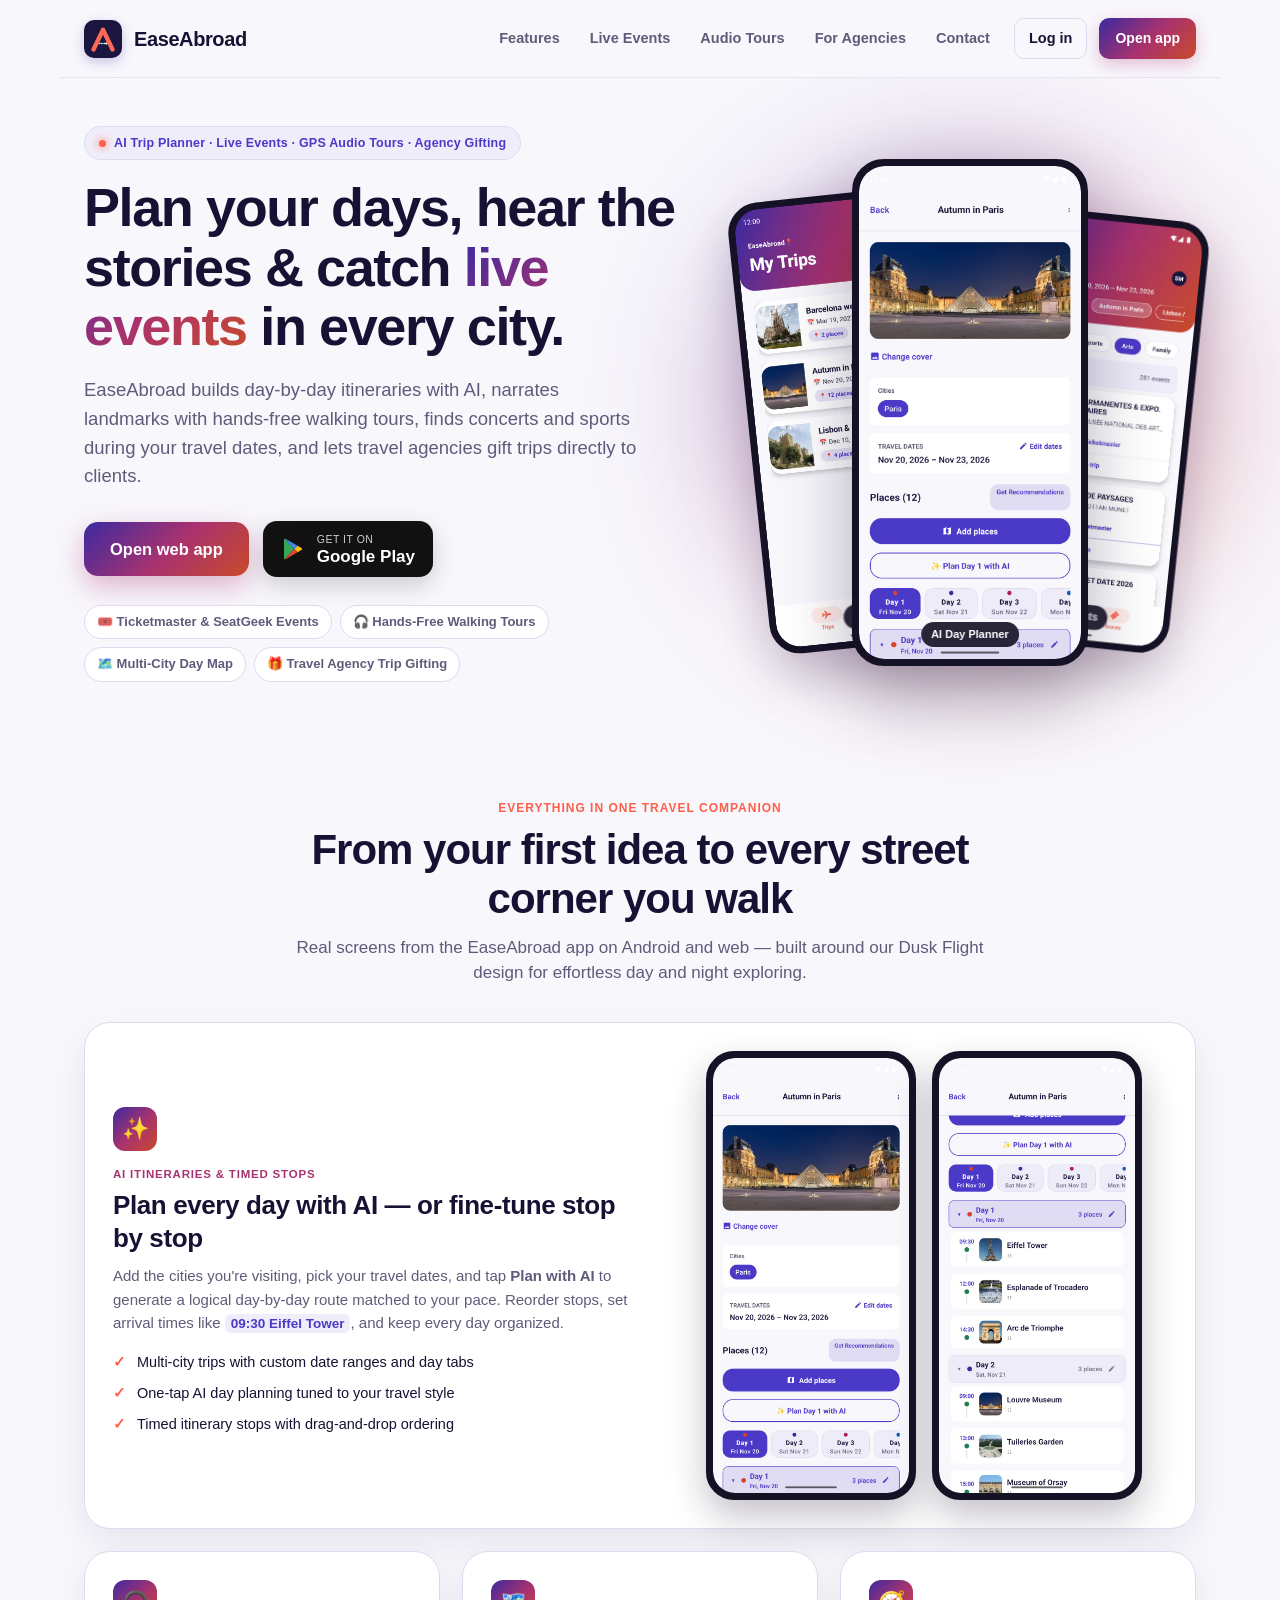
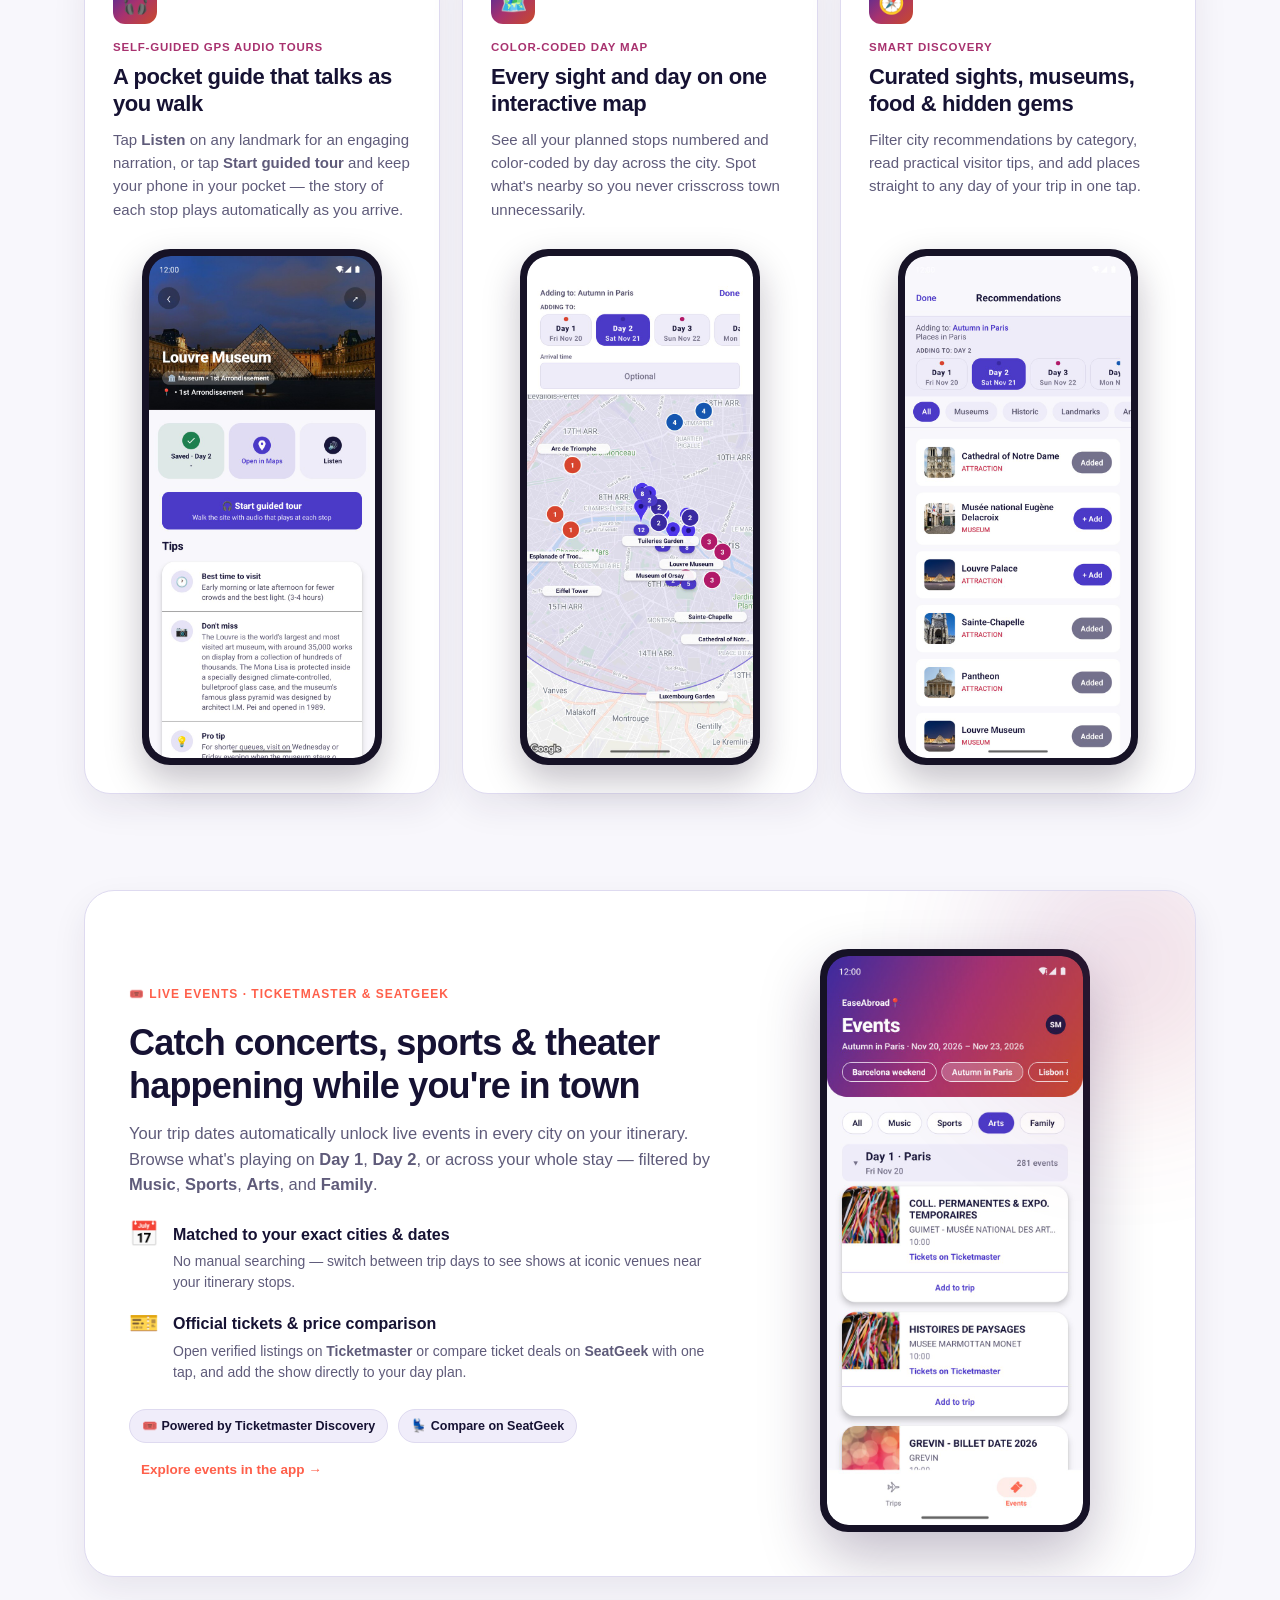
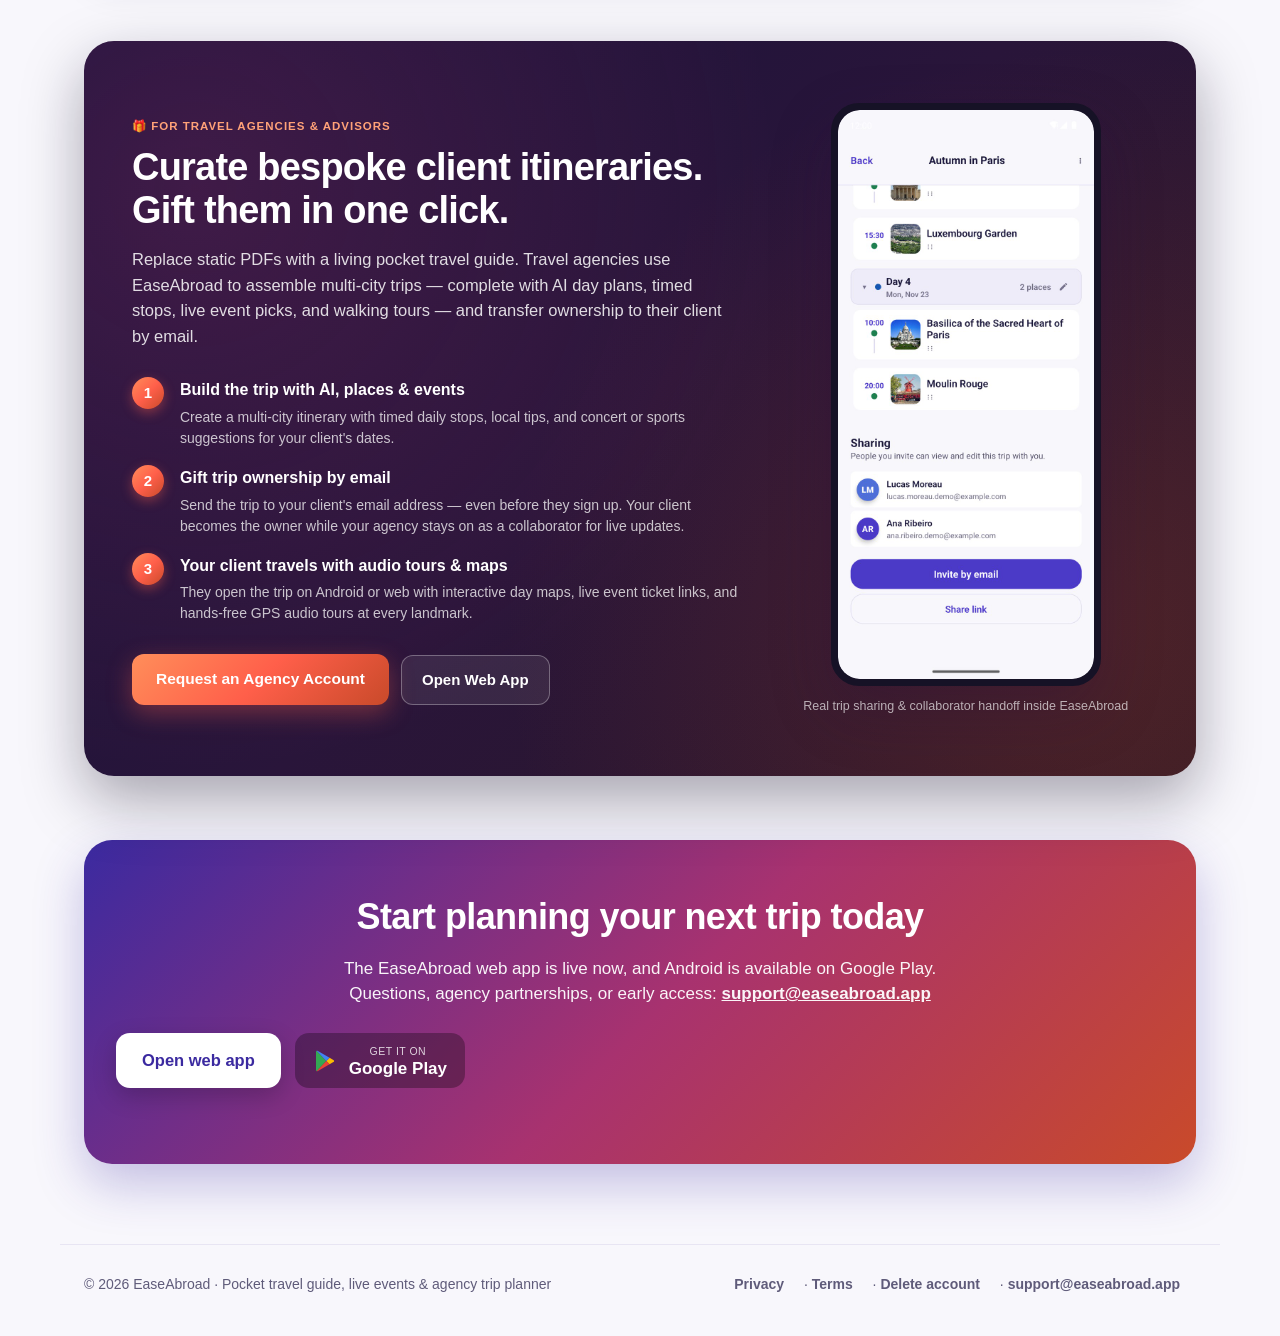
==== index.html @ aa681ecb "Update CTAs to Open web app and active Google Play store link" ====
<!doctype html>
<html lang="en">
<head>
<meta charset="utf-8">
<meta name="viewport" content="width=device-width,initial-scale=1,viewport-fit=cover">
<title>EaseAbroad · AI Trip Planner, Live Events, Audio Tours &amp; Agency Gifting</title>
<meta name="description" content="Plan day-by-day trips with AI, catch live concerts and sports via Ticketmaster &amp; SeatGeek, walk self-guided GPS audio tours, and gift client itineraries as a travel agency.">
<meta property="og:title" content="EaseAbroad · Your pocket travel guide &amp; trip planner">
<meta property="og:description" content="AI day-by-day trip plans, live events matched to your travel dates, hands-free audio walking tours, and trip gifting for travel agencies.">
<meta property="og:image" content="https://easeabroad.app/img/hero.jpg">
<meta name="apple-mobile-web-app-capable" content="yes">
<meta name="apple-mobile-web-app-status-bar-style" content="black-translucent">
<meta name="apple-mobile-web-app-title" content="EaseAbroad">
<link rel="apple-touch-icon" sizes="180x180" href="/apple-touch-icon.png">
<link rel="apple-touch-icon-precomposed" href="/apple-touch-icon.png">
<link rel="manifest" href="/manifest.json">
<meta name="theme-color" content="#3B2AA0" media="(prefers-color-scheme: light)">
<meta name="theme-color" content="#0B0A1C" media="(prefers-color-scheme: dark)">
<link rel="icon" type="image/png" sizes="192x192" href="/icon-192.png">
<link rel="icon" href="/icon.png">
<link rel="stylesheet" href="/style.css?v=9">
<link rel="stylesheet" href="/landing.css?v=9">
<script>if(window.navigator.standalone){document.documentElement.classList.add('ios-standalone');}</script>
<script type="text/javascript">(function(i,m,p,a,c,t){c.ire_o=p;c[p]=c[p]||function(){(c[p].a=c[p].a||[]).push(arguments)};t=a.createElement(m);var z=a.getElementsByTagName(m)[0];t.async=1;t.src=i;z.parentNode.insertBefore(t,z)})('https://utt.impactcdn.com/P-A8155761-724e-4732-8401-726bf42618a71.js','script','impactStat',document,window);impactStat('transformLinks');impactStat('trackImpression');</script>
</head>
<body class="lp">
<header>
  <a class="brand" href="/"><img src="/icon.png" alt="EaseAbroad logo"><span>EaseAbroad</span></a>
  <nav aria-label="Primary">
    <a class="nav-link" href="#features">Features</a>
    <a class="nav-link" href="#events">Live Events</a>
    <a class="nav-link" href="#tours">Audio Tours</a>
    <a class="nav-link" href="#agencies">For Agencies</a>
    <a class="nav-link" href="mailto:support@easeabroad.app">Contact</a>
    <a class="login" href="/app/">Log in</a>
    <a class="nav-cta" href="/app/">Open app</a>
  </nav>
</header>

<div class="mobile-subnav" aria-label="Quick sections">
  <a href="#features">✨ Features</a>
  <a href="#events">🎟️ Live Events</a>
  <a href="#tours">🎧 Audio Tours</a>
  <a href="#agencies">🎁 Agencies</a>
</div>

<main>
  <!-- HERO -->
  <section class="hero2">
    <div class="hero-copy">
      <div class="eyebrow-pill">
        <span class="dot"></span>
        <span>AI Trip Planner · Live Events · GPS Audio Tours · Agency Gifting</span>
      </div>
      <h1>Plan your days, hear the stories &amp; catch <span>live events</span> in every city.</h1>
      <p class="lead">EaseAbroad builds day-by-day itineraries with AI, narrates landmarks with hands-free walking tours, finds concerts and sports during your travel dates, and lets travel agencies gift trips directly to clients.</p>
      <div class="hero-actions">
        <a class="btn-primary" href="/app/">Open web app</a>
        <a class="badge" href="https://play.google.com/store/apps/details?id=app.easeabroad" aria-label="Get EaseAbroad on Google Play">
          <svg viewBox="0 0 24 24" aria-hidden="true"><path fill="#34A853" d="M3.6 1.8 13.3 12l-9.7 10.2c-.4-.2-.6-.7-.6-1.2V3c0-.5.2-1 .6-1.2z"/><path fill="#FBBC04" d="m16.6 15.3-3.3-3.3 3.3-3.3 3.8 2.2c1 .6 1 1.6 0 2.2z"/><path fill="#EA4335" d="M13.3 12 3.6 22.2c.3.2.8.2 1.3-.1l11.7-6.8z"/><path fill="#4285F4" d="M16.6 8.7 4.9 1.9c-.5-.3-1-.3-1.3-.1L13.3 12z"/></svg>
          <span><small>Get it on</small><b>Google Play</b></span>
        </a>
      </div>
      <div class="hero-pills">
        <a href="#events" class="pill-chip">🎟️ Ticketmaster &amp; SeatGeek Events</a>
        <a href="#tours" class="pill-chip">🎧 Hands-Free Walking Tours</a>
        <a href="#features" class="pill-chip">🗺️ Multi-City Day Map</a>
        <a href="#agencies" class="pill-chip">🎁 Travel Agency Trip Gifting</a>
      </div>
    </div>

    <div class="phones-stage" aria-label="EaseAbroad app screenshots">
      <div class="blob"></div>
      <figure class="phone-frame phone-left">
        <img src="/img/trips.jpg" width="720" height="1600" alt="EaseAbroad My Trips screen showing Barcelona weekend, Autumn in Paris, and Lisbon trips">
        <figcaption>My Trips</figcaption>
      </figure>
      <figure class="phone-frame phone-center">
        <img src="/img/trip-detail.jpg" width="720" height="1600" alt="EaseAbroad Autumn in Paris trip detail with Plan Day 1 with AI and day chips">
        <figcaption>AI Day Planner</figcaption>
      </figure>
      <figure class="phone-frame phone-right">
        <img src="/img/events.jpg" width="720" height="1600" height="1600" alt="EaseAbroad Events screen showing concerts and sports in Paris with Ticketmaster links">
        <figcaption>Live Events</figcaption>
      </figure>
    </div>
  </section>

  <!-- BENTO FEATURES GRID -->
  <section id="features" class="section-block">
    <div class="section-head">
      <span class="section-tag">EVERYTHING IN ONE TRAVEL COMPANION</span>
      <h2>From your first idea to every street corner you walk</h2>
      <p>Real screens from the EaseAbroad app on Android and web — built around our Dusk Flight design for effortless day and night exploring.</p>
    </div>

    <div class="bento-grid">
      <!-- Card 1: AI Day-by-Day Planner (spans 2 columns on desktop) -->
      <article class="bento-card bento-wide">
        <div class="bento-text">
          <div class="ico">✨</div>
          <span class="card-kicker">AI ITINERARIES &amp; TIMED STOPS</span>
          <h3>Plan every day with AI — or fine-tune stop by stop</h3>
          <p>Add the cities you're visiting, pick your travel dates, and tap <strong>Plan with AI</strong> to generate a logical day-by-day route matched to your pace. Reorder stops, set arrival times like <code>09:30 Eiffel Tower</code>, and keep every day organized.</p>
          <ul class="check-list">
            <li>Multi-city trips with custom date ranges and day tabs</li>
            <li>One-tap AI day planning tuned to your travel style</li>
            <li>Timed itinerary stops with drag-and-drop ordering</li>
          </ul>
        </div>
        <div class="bento-pair-phones">
          <div class="phone-showcase">
            <img src="/img/trip-detail.jpg" width="720" height="1600" loading="lazy" alt="Autumn in Paris trip overview with Plan Day 1 with AI button">
          </div>
          <div class="phone-showcase">
            <img src="/img/itinerary.jpg" width="720" height="1600" loading="lazy" alt="Day 1 timed itinerary showing Eiffel Tower, Trocadero, Arc de Triomphe, and Louvre Museum">
          </div>
        </div>
      </article>

      <!-- Card 2: Audio Walking Tours & Listen -->
      <article id="tours" class="bento-card">
        <div class="bento-text">
          <div class="ico">🎧</div>
          <span class="card-kicker">SELF-GUIDED GPS AUDIO TOURS</span>
          <h3>A pocket guide that talks as you walk</h3>
          <p>Tap <strong>Listen</strong> on any landmark for an engaging narration, or tap <strong>Start guided tour</strong> and keep your phone in your pocket — the story of each stop plays automatically as you arrive.</p>
        </div>
        <div class="phone-showcase single">
          <img src="/img/tour.jpg" width="720" height="1600" loading="lazy" alt="Louvre Museum detail screen with Listen and Start guided tour buttons">
        </div>
      </article>

      <!-- Card 3: Interactive Day Map -->
      <article class="bento-card">
        <div class="bento-text">
          <div class="ico">🗺️</div>
          <span class="card-kicker">COLOR-CODED DAY MAP</span>
          <h3>Every sight and day on one interactive map</h3>
          <p>See all your planned stops numbered and color-coded by day across the city. Spot what's nearby so you never crisscross town unnecessarily.</p>
        </div>
        <div class="phone-showcase single">
          <img src="/img/map.jpg" width="720" height="1600" loading="lazy" alt="Interactive Paris map with color-coded numbered pins for Days 1 to 4">
        </div>
      </article>

      <!-- Card 4: Curated Recommendations -->
      <article class="bento-card">
        <div class="bento-text">
          <div class="ico">🧭</div>
          <span class="card-kicker">SMART DISCOVERY</span>
          <h3>Curated sights, museums, food &amp; hidden gems</h3>
          <p>Filter city recommendations by category, read practical visitor tips, and add places straight to any day of your trip in one tap.</p>
        </div>
        <div class="phone-showcase single">
          <img src="/img/recommendations.jpg" width="720" height="1600" loading="lazy" alt="Recommendations screen with category filters and Add buttons">
        </div>
      </article>
    </div>
  </section>

  <!-- LIVE EVENTS SPOTLIGHT (Ticketmaster & SeatGeek) -->
  <section id="events" class="events-spotlight">
    <div class="events-content">
      <span class="section-tag">🎟️ LIVE EVENTS · TICKETMASTER &amp; SEATGEEK</span>
      <h2>Catch concerts, sports &amp; theater happening while you're in town</h2>
      <p class="events-lead">Your trip dates automatically unlock live events in every city on your itinerary. Browse what's playing on <strong>Day 1</strong>, <strong>Day 2</strong>, or across your whole stay — filtered by <strong>Music</strong>, <strong>Sports</strong>, <strong>Arts</strong>, and <strong>Family</strong>.</p>

      <div class="events-points">
        <div class="event-point">
          <span class="ep-icon">📅</span>
          <div>
            <h4>Matched to your exact cities &amp; dates</h4>
            <p>No manual searching — switch between trip days to see shows at iconic venues near your itinerary stops.</p>
          </div>
        </div>
        <div class="event-point">
          <span class="ep-icon">🎫</span>
          <div>
            <h4>Official tickets &amp; price comparison</h4>
            <p>Open verified listings on <strong>Ticketmaster</strong> or compare ticket deals on <strong>SeatGeek</strong> with one tap, and add the show directly to your day plan.</p>
          </div>
        </div>
      </div>

      <div class="partner-row">
        <span class="partner-badge">🎟️ Powered by Ticketmaster Discovery</span>
        <span class="partner-badge">💺 Compare on SeatGeek</span>
        <a class="btn-secondary" href="/app/">Explore events in the app →</a>
      </div>
    </div>

    <div class="events-phone-wrap">
      <div class="phone-showcase featured-phone">
        <img src="/img/events.jpg" width="720" height="1600" loading="lazy" alt="EaseAbroad Events tab showing 281 events in Paris with category filters, Ticketmaster button, and Add to trip">
      </div>
    </div>
  </section>

  <!-- FOR TRAVEL AGENCIES & ADVISORS -->
  <section id="agencies" class="agency-section">
    <div class="agency-grid">
      <div class="agency-copy">
        <span class="agency-pill">🎁 FOR TRAVEL AGENCIES &amp; ADVISORS</span>
        <h2>Curate bespoke client itineraries. Gift them in one click.</h2>
        <p class="agency-lead">Replace static PDFs with a living pocket travel guide. Travel agencies use EaseAbroad to assemble multi-city trips — complete with AI day plans, timed stops, live event picks, and walking tours — and transfer ownership to their client by email.</p>

        <div class="agency-steps">
          <div class="agency-step">
            <span class="step-num">1</span>
            <div>
              <h4>Build the trip with AI, places &amp; events</h4>
              <p>Create a multi-city itinerary with timed daily stops, local tips, and concert or sports suggestions for your client's dates.</p>
            </div>
          </div>
          <div class="agency-step">
            <span class="step-num">2</span>
            <div>
              <h4>Gift trip ownership by email</h4>
              <p>Send the trip to your client's email address — even before they sign up. Your client becomes the owner while your agency stays on as a collaborator for live updates.</p>
            </div>
          </div>
          <div class="agency-step">
            <span class="step-num">3</span>
            <div>
              <h4>Your client travels with audio tours &amp; maps</h4>
              <p>They open the trip on Android or web with interactive day maps, live event ticket links, and hands-free GPS audio tours at every landmark.</p>
            </div>
          </div>
        </div>

        <div class="agency-actions">
          <a class="btn-agency-primary" href="mailto:support@easeabroad.app?subject=EaseAbroad%20Travel%20Agency%20Account">Request an Agency Account</a>
          <a class="btn-agency-outline" href="/app/">Open Web App</a>
        </div>
      </div>

      <div class="agency-phone-col">
        <div class="phone-showcase featured-phone">
          <img src="/img/share.jpg" width="720" height="1600" loading="lazy" alt="EaseAbroad trip sharing and collaboration screen with Invite by email and Share link">
        </div>
        <p class="agency-caption">Real trip sharing &amp; collaborator handoff inside EaseAbroad</p>
      </div>
    </div>
  </section>

  <!-- BOTTOM CTA -->
  <section id="get" class="cta">
    <h2>Start planning your next trip today</h2>
    <p>The EaseAbroad web app is live now, and Android is available on Google Play. Questions, agency partnerships, or early access: <a href="mailto:support@easeabroad.app">support@easeabroad.app</a></p>
    <div class="cta-actions">
      <a class="btn-primary" href="/app/">Open web app</a>
      <a class="badge" href="https://play.google.com/store/apps/details?id=app.easeabroad" aria-label="Get EaseAbroad on Google Play">
        <svg viewBox="0 0 24 24" aria-hidden="true"><path fill="#34A853" d="M3.6 1.8 13.3 12l-9.7 10.2c-.4-.2-.6-.7-.6-1.2V3c0-.5.2-1 .6-1.2z"/><path fill="#FBBC04" d="m16.6 15.3-3.3-3.3 3.3-3.3 3.8 2.2c1 .6 1 1.6 0 2.2z"/><path fill="#EA4335" d="M13.3 12 3.6 22.2c.3.2.8.2 1.3-.1l11.7-6.8z"/><path fill="#4285F4" d="M16.6 8.7 4.9 1.9c-.5-.3-1-.3-1.3-.1L13.3 12z"/></svg>
        <span><small>Get it on</small><b>Google Play</b></span>
      </a>
    </div>
  </section>
</main>

<footer>
  <div class="footer-brand">
    <span>© 2026 EaseAbroad · Pocket travel guide, live events &amp; agency trip planner</span>
  </div>
  <div class="footer-links" aria-label="Legal and support links">
    <a href="https://api.easeabroad.app/privacy/">Privacy</a> ·
    <a href="https://api.easeabroad.app/terms/">Terms</a> ·
    <a href="https://easeabroad.app/delete-account/">Delete account</a> ·
    <a href="mailto:support@easeabroad.app">support@easeabroad.app</a>
  </div>
</footer>
</body>
</html>
---- style.css ----
:root{--coral:#FF6B4A;--ink:#1F2333;--muted:#5d6475;--bg:#fff;--card:#f6f7f9}
@media (prefers-color-scheme:dark){:root{--ink:#eef0f4;--muted:#a9afbd;--bg:#14161d;--card:#1f2230}}
html{background-color:#FF5F4A}
@media (prefers-color-scheme:dark){html{background-color:#1A1640}}
*{box-sizing:border-box}body{margin:0;font:16px/1.6 -apple-system,Segoe UI,Roboto,sans-serif;color:var(--ink);background:var(--bg)}
header{padding:20px 24px;display:flex;align-items:center;gap:10px}header a{color:inherit;text-decoration:none;font-weight:800;font-size:20px}
header img{width:36px;height:36px;border-radius:9px}
main{max-width:760px;margin:0 auto;padding:8px 24px 64px}h1{font-size:32px;line-height:1.2}h2{margin-top:32px;font-size:21px}
a{color:var(--coral)}.muted{color:var(--muted);font-size:14px}.card{background:var(--card);border-radius:16px;padding:20px;margin:20px 0}
.draft{border:2px dashed var(--coral);border-radius:12px;padding:10px 14px;font-size:14px}
input{width:100%;padding:12px 14px;border-radius:12px;border:1px solid #c9ccd4;font-size:16px;margin:6px 0 14px;background:var(--bg);color:var(--ink)}
button{background:var(--coral);color:#fff;border:0;border-radius:12px;padding:12px 20px;font-weight:700;font-size:16px;cursor:pointer}
footer{max-width:760px;margin:0 auto;padding:24px;color:var(--muted);font-size:14px}footer a{margin-right:16px}
.hero{text-align:center;padding:40px 0}.hero img{width:96px;height:96px;border-radius:22px}
---- landing.css ----
/* EaseAbroad Landing Page Stylesheet (Dusk Flight Design System) */

:root {
  --df-indigo: #4B39C8;
  --df-indigo-dark: #3B2AA0;
  --df-magenta: #A8326F;
  --df-coral: #FF5F4A;
  --df-coral-deep: #C94A2A;
  --grad: linear-gradient(135deg, #3B2AA0 0%, #A8326F 52%, #C94A2A 100%);
  --grad-subtle: linear-gradient(135deg, rgba(59,42,160,0.08) 0%, rgba(168,50,111,0.06) 50%, rgba(201,74,42,0.08) 100%);
  --grad-warm: linear-gradient(135deg, #FF8E5A 0%, #FF5F4A 50%, #C94A2A 100%);
  --bg: #F8F7FC;
  --surface: #FFFFFF;
  --surface-2: #F0EDFA;
  --surface-hover: #E9E4F7;
  --border: #DEDAF0;
  --border-subtle: #E8E5F3;
  --ink: #161233;
  --muted: #5F5B7A;
  --muted-light: #7E7A99;
  --phone-bezel: #161226;
  --card-shadow: 0 14px 34px rgba(35, 20, 60, 0.08);
  --phone-shadow: 0 24px 50px rgba(30, 15, 60, 0.22);
}

@media (prefers-color-scheme: dark) {
  :root {
    --bg: #0B0A1C;
    --surface: #15132C;
    --surface-2: #1E1B3D;
    --surface-hover: #27234F;
    --border: #2C2852;
    --border-subtle: #211E42;
    --ink: #F2EFFC;
    --muted: #A39EC4;
    --muted-light: #7E7A99;
    --phone-bezel: #080714;
    --card-shadow: 0 16px 40px rgba(0, 0, 0, 0.45);
    --phone-shadow: 0 26px 60px rgba(0, 0, 0, 0.65);
  }
}

/* Page baseline */
html {
  background-color: var(--bg);
}
@media (prefers-color-scheme: dark) {
  html {
    background-color: var(--bg);
  }
}

.lp {
  overflow-x: hidden;
  background: var(--bg);
  color: var(--ink);
  font-family: -apple-system, BlinkMacSystemFont, "Segoe UI", Roboto, "Helvetica Neue", Arial, sans-serif;
  line-height: 1.6;
  -webkit-font-smoothing: antialiased;
}

.lp main {
  max-width: 1160px;
  margin: 0 auto;
  padding: 0 24px 48px;
}

/* Header */
.lp header {
  max-width: 1160px;
  margin: 0 auto;
  padding: 18px 24px;
  display: flex;
  align-items: center;
  justify-content: space-between;
  gap: 16px;
  position: sticky;
  top: 0;
  z-index: 100;
  background: rgba(248, 247, 252, 0.92);
  backdrop-filter: blur(14px);
  -webkit-backdrop-filter: blur(14px);
  border-bottom: 1px solid var(--border-subtle);
}

@media (prefers-color-scheme: dark) {
  .lp header {
    background: rgba(11, 10, 28, 0.92);
  }
}

.lp .brand {
  display: inline-flex;
  align-items: center;
  gap: 12px;
  font-weight: 800;
  font-size: 20px;
  color: var(--ink);
  text-decoration: none;
  letter-spacing: -0.4px;
}

.lp .brand img {
  width: 38px;
  height: 38px;
  border-radius: 10px;
  box-shadow: 0 4px 12px rgba(59, 42, 160, 0.25);
}

.lp header nav {
  display: flex;
  align-items: center;
  gap: 6px;
}

.lp header nav a.nav-link {
  font-weight: 600;
  font-size: 14.5px;
  color: var(--muted);
  text-decoration: none;
  padding: 8px 12px;
  border-radius: 9px;
  transition: color 0.15s, background 0.15s;
}

.lp header nav a.nav-link:hover {
  color: var(--ink);
  background: var(--surface-2);
}

.lp header nav a.login {
  color: var(--ink);
  font-weight: 600;
  font-size: 14.5px;
  padding: 8px 14px;
  border-radius: 10px;
  border: 1px solid var(--border);
  text-decoration: none;
  margin-left: 6px;
  transition: all 0.15s;
}

.lp header nav a.login:hover {
  border-color: var(--df-coral);
  color: var(--df-coral);
}

.lp header nav a.nav-cta {
  background: var(--grad);
  color: #fff;
  font-weight: 700;
  font-size: 14px;
  padding: 9px 16px;
  border-radius: 10px;
  text-decoration: none;
  margin-left: 6px;
  box-shadow: 0 6px 16px rgba(168, 50, 111, 0.28);
  transition: opacity 0.15s, transform 0.15s;
}

.lp header nav a.nav-cta:hover {
  opacity: 0.95;
  transform: translateY(-1px);
}

/* Mobile sub-navigation bar */
.mobile-subnav {
  display: none;
}

@media (max-width: 900px) {
  .lp header nav a.nav-link {
    display: none;
  }
  .mobile-subnav {
    display: flex;
    overflow-x: auto;
    white-space: nowrap;
    padding: 10px 20px;
    gap: 8px;
    background: var(--surface-2);
    border-bottom: 1px solid var(--border-subtle);
    -webkit-overflow-scrolling: touch;
    scrollbar-width: none;
  }
  .mobile-subnav::-webkit-scrollbar {
    display: none;
  }
  .mobile-subnav a {
    font-size: 13px;
    font-weight: 600;
    color: var(--muted);
    text-decoration: none;
    padding: 5px 11px;
    background: var(--surface);
    border: 1px solid var(--border);
    border-radius: 999px;
  }
}

/* Hero Section */
.hero2 {
  display: grid;
  grid-template-columns: 1.15fr 0.85fr;
  gap: 48px;
  align-items: center;
  padding: 48px 0 64px;
}

.eyebrow-pill {
  display: inline-flex;
  align-items: center;
  gap: 8px;
  padding: 6px 14px;
  border-radius: 999px;
  background: var(--surface-2);
  border: 1px solid var(--border);
  color: var(--df-indigo);
  font-size: 12.5px;
  font-weight: 700;
  letter-spacing: 0.2px;
  margin-bottom: 18px;
}

@media (prefers-color-scheme: dark) {
  .eyebrow-pill {
    color: #C0B4FF;
  }
}

.eyebrow-pill .dot {
  width: 7px;
  height: 7px;
  border-radius: 50%;
  background: var(--df-coral);
  box-shadow: 0 0 8px var(--df-coral);
}

.hero2 h1 {
  font-size: clamp(34px, 4.4vw, 54px);
  line-height: 1.1;
  letter-spacing: -1.4px;
  margin: 0 0 20px;
  font-weight: 800;
  color: var(--ink);
}

.hero2 h1 span {
  background: var(--grad);
  -webkit-background-clip: text;
  background-clip: text;
  color: transparent;
}

.hero2 p.lead {
  font-size: 18.5px;
  line-height: 1.55;
  color: var(--muted);
  max-width: 560px;
  margin: 0 0 30px;
}

.hero-actions, .cta-actions {
  display: flex;
  flex-wrap: wrap;
  align-items: center;
  gap: 14px;
  margin-bottom: 28px;
}

.btn-primary {
  display: inline-flex;
  align-items: center;
  justify-content: center;
  background: var(--grad);
  color: #fff;
  border-radius: 14px;
  padding: 14px 26px;
  font-weight: 700;
  font-size: 16.5px;
  text-decoration: none;
  box-shadow: 0 10px 28px rgba(168, 50, 111, 0.35);
  white-space: nowrap;
  transition: transform 0.15s, opacity 0.15s;
}

.btn-primary:hover {
  transform: translateY(-1px);
  opacity: 0.96;
}

.badge {
  display: inline-flex;
  align-items: center;
  gap: 12px;
  background: #111;
  color: #fff;
  border-radius: 14px;
  padding: 10px 18px;
  text-decoration: none;
  box-shadow: 0 8px 24px rgba(0, 0, 0, 0.18);
}

.badge svg {
  width: 24px;
  height: 24px;
}

.badge small {
  display: block;
  font-size: 10.5px;
  letter-spacing: 0.5px;
  text-transform: uppercase;
  opacity: 0.8;
}

.badge b {
  display: block;
  font-size: 17px;
  line-height: 1.1;
}

@media (prefers-color-scheme: dark) {
  .badge {
    background: #fff;
    color: #111;
  }
}

.hero-pills {
  display: flex;
  flex-wrap: wrap;
  gap: 8px;
}

.pill-chip {
  display: inline-flex;
  align-items: center;
  font-size: 13px;
  font-weight: 600;
  color: var(--muted);
  text-decoration: none;
  padding: 6px 12px;
  border-radius: 999px;
  background: var(--surface);
  border: 1px solid var(--border);
  transition: all 0.15s;
}

.pill-chip:hover {
  color: var(--ink);
  border-color: var(--df-magenta);
}

/* Phones 3D stage in Hero */
.phones-stage {
  position: relative;
  height: 520px;
  display: flex;
  align-items: center;
  justify-content: center;
}

.phones-stage .blob {
  position: absolute;
  inset: 20px -20px;
  background: var(--grad);
  filter: blur(70px);
  opacity: 0.38;
  border-radius: 50%;
  pointer-events: none;
}

.phone-frame {
  position: absolute;
  margin: 0;
  border-radius: 32px;
  background: var(--phone-bezel);
  border: 7px solid var(--phone-bezel);
  box-shadow: var(--phone-shadow);
  overflow: hidden;
  transition: transform 0.3s ease;
}

.phone-frame img {
  display: block;
  width: 100%;
  height: auto;
  border-radius: 26px;
}

.phone-frame figcaption {
  position: absolute;
  bottom: 12px;
  left: 50%;
  transform: translateX(-50%);
  background: rgba(15, 12, 30, 0.88);
  color: #fff;
  font-size: 11px;
  font-weight: 700;
  padding: 4px 10px;
  border-radius: 999px;
  backdrop-filter: blur(6px);
  -webkit-backdrop-filter: blur(6px);
  pointer-events: none;
  white-space: nowrap;
}

.phone-left {
  width: 220px;
  left: 0;
  top: 40px;
  transform: rotate(-6deg) scale(0.96);
  z-index: 1;
}

.phone-center {
  width: 236px;
  left: 50%;
  top: 15px;
  transform: translateX(-50%);
  z-index: 3;
  box-shadow: 0 30px 70px rgba(25, 10, 45, 0.32);
}

.phone-right {
  width: 215px;
  right: 0;
  top: 55px;
  transform: rotate(6deg) scale(0.94);
  z-index: 2;
}

.phone-frame:hover {
  transform: translateY(-4px) scale(1.02);
  z-index: 4;
}

/* Section Headings */
.section-block {
  padding: 48px 0 32px;
}

.section-head {
  text-align: center;
  max-width: 720px;
  margin: 0 auto 36px;
}

.section-tag {
  display: inline-block;
  font-size: 12px;
  font-weight: 800;
  letter-spacing: 1px;
  text-transform: uppercase;
  color: var(--df-coral);
  margin-bottom: 8px;
}

.section-head h2 {
  font-size: clamp(28px, 3.6vw, 42px);
  line-height: 1.15;
  letter-spacing: -1px;
  margin: 0 0 12px;
  color: var(--ink);
  font-weight: 800;
}

.section-head p {
  font-size: 17px;
  color: var(--muted);
  line-height: 1.5;
  margin: 0;
}

/* Bento Grid */
.bento-grid {
  display: grid;
  grid-template-columns: repeat(3, 1fr);
  gap: 22px;
}

.bento-card {
  background: var(--surface);
  border: 1px solid var(--border);
  border-radius: 26px;
  padding: 28px;
  display: flex;
  flex-direction: column;
  justify-content: space-between;
  box-shadow: var(--card-shadow);
  transition: transform 0.2s, box-shadow 0.2s;
}

.bento-card:hover {
  transform: translateY(-2px);
  box-shadow: 0 20px 45px rgba(35, 20, 60, 0.12);
}

.bento-wide {
  grid-column: span 3;
  display: grid;
  grid-template-columns: 1.1fr 1fr;
  gap: 32px;
  align-items: center;
}

.bento-text .ico {
  width: 44px;
  height: 44px;
  border-radius: 12px;
  background: var(--grad);
  display: inline-flex;
  align-items: center;
  justify-content: center;
  font-size: 22px;
  margin-bottom: 14px;
}

.card-kicker {
  display: block;
  font-size: 11.5px;
  font-weight: 800;
  letter-spacing: 0.8px;
  text-transform: uppercase;
  color: var(--df-magenta);
  margin-bottom: 6px;
}

.bento-text h3 {
  font-size: 22px;
  line-height: 1.25;
  letter-spacing: -0.4px;
  margin: 0 0 10px;
  color: var(--ink);
  font-weight: 700;
}

.bento-wide .bento-text h3 {
  font-size: 26px;
}

.bento-text p {
  color: var(--muted);
  font-size: 15px;
  line-height: 1.55;
  margin: 0 0 14px;
}

.bento-text code {
  font-size: 13.5px;
  background: var(--surface-2);
  color: var(--df-indigo);
  padding: 2px 6px;
  border-radius: 6px;
  font-family: inherit;
  font-weight: 600;
}

@media (prefers-color-scheme: dark) {
  .bento-text code {
    color: #C0B4FF;
  }
}

.check-list {
  list-style: none;
  padding: 0;
  margin: 16px 0 0;
}

.check-list li {
  position: relative;
  padding-left: 24px;
  font-size: 14.5px;
  color: var(--ink);
  margin-bottom: 8px;
  font-weight: 500;
}

.check-list li::before {
  content: "✓";
  position: absolute;
  left: 0;
  color: var(--df-coral);
  font-weight: 800;
}

/* Phone showcases inside bento cards */
.phone-showcase {
  background: var(--phone-bezel);
  border: 7px solid var(--phone-bezel);
  border-radius: 28px;
  overflow: hidden;
  box-shadow: 0 16px 36px rgba(25, 12, 40, 0.25);
  margin: 14px auto 0;
  width: 100%;
  max-width: 250px;
}

.phone-showcase.single {
  max-width: 240px;
}

.phone-showcase img {
  display: block;
  width: 100%;
  height: auto;
  border-radius: 22px;
}

.bento-pair-phones {
  display: flex;
  gap: 16px;
  justify-content: center;
  align-items: center;
}

.bento-pair-phones .phone-showcase {
  max-width: 210px;
  margin: 0;
}

/* Events Spotlight Section */
.events-spotlight {
  margin: 64px 0;
  background: var(--surface);
  border: 1px solid var(--border);
  border-radius: 30px;
  padding: 44px;
  display: grid;
  grid-template-columns: 1.2fr 0.8fr;
  gap: 40px;
  align-items: center;
  box-shadow: var(--card-shadow);
  position: relative;
  overflow: hidden;
}

.events-spotlight::before {
  content: "";
  position: absolute;
  top: -60px;
  right: -60px;
  width: 260px;
  height: 260px;
  background: var(--grad);
  border-radius: 50%;
  filter: blur(80px);
  opacity: 0.18;
  pointer-events: none;
}

.events-content h2 {
  font-size: clamp(26px, 3.2vw, 36px);
  line-height: 1.2;
  letter-spacing: -0.8px;
  margin: 8px 0 14px;
  color: var(--ink);
  font-weight: 800;
}

.events-lead {
  font-size: 16.5px;
  color: var(--muted);
  line-height: 1.55;
  margin: 0 0 24px;
}

.events-points {
  display: flex;
  flex-direction: column;
  gap: 18px;
  margin-bottom: 26px;
}

.event-point {
  display: flex;
  gap: 14px;
  align-items: flex-start;
}

.ep-icon {
  font-size: 24px;
  line-height: 1;
}

.event-point h4 {
  font-size: 16px;
  margin: 0 0 4px;
  color: var(--ink);
  font-weight: 700;
}

.event-point p {
  font-size: 14px;
  margin: 0;
  color: var(--muted);
  line-height: 1.5;
}

.partner-row {
  display: flex;
  flex-wrap: wrap;
  align-items: center;
  gap: 10px;
}

.partner-badge {
  display: inline-flex;
  align-items: center;
  font-size: 12.5px;
  font-weight: 700;
  padding: 6px 12px;
  border-radius: 999px;
  background: var(--surface-2);
  border: 1px solid var(--border);
  color: var(--ink);
}

.btn-secondary {
  display: inline-flex;
  align-items: center;
  font-size: 13.5px;
  font-weight: 700;
  color: var(--df-coral);
  text-decoration: none;
  padding: 6px 12px;
  border-radius: 8px;
  transition: opacity 0.15s;
}

.btn-secondary:hover {
  opacity: 0.8;
}

.events-phone-wrap {
  display: flex;
  justify-content: center;
}

.featured-phone {
  max-width: 270px;
  box-shadow: 0 24px 60px rgba(35, 15, 60, 0.28);
}

/* Travel Agency Section */
.agency-section {
  margin: 64px 0;
  background: linear-gradient(135deg, #18123A 0%, #29153A 50%, #2C1825 100%);
  color: #fff;
  border-radius: 30px;
  padding: 48px;
  box-shadow: 0 24px 60px rgba(18, 12, 35, 0.35);
  position: relative;
  overflow: hidden;
}

.agency-section::before {
  content: "";
  position: absolute;
  inset: 0;
  background: radial-gradient(circle at 10% 20%, rgba(168, 50, 111, 0.25) 0%, transparent 50%),
              radial-gradient(circle at 90% 80%, rgba(201, 74, 42, 0.22) 0%, transparent 50%);
  pointer-events: none;
}

.agency-grid {
  display: grid;
  grid-template-columns: 1.25fr 0.75fr;
  gap: 44px;
  align-items: center;
  position: relative;
  z-index: 1;
}

.agency-pill {
  display: inline-block;
  font-size: 11.5px;
  font-weight: 800;
  letter-spacing: 1px;
  color: #FFA278;
  margin-bottom: 10px;
}

.agency-copy h2 {
  font-size: clamp(26px, 3.4vw, 38px);
  line-height: 1.15;
  letter-spacing: -0.8px;
  margin: 0 0 14px;
  color: #fff;
  font-weight: 800;
}

.agency-lead {
  font-size: 16.5px;
  line-height: 1.55;
  color: rgba(255, 255, 255, 0.85);
  margin: 0 0 28px;
}

.agency-steps {
  display: flex;
  flex-direction: column;
  gap: 16px;
  margin-bottom: 30px;
}

.agency-step {
  display: flex;
  gap: 16px;
  align-items: flex-start;
}

.step-num {
  flex-shrink: 0;
  width: 32px;
  height: 32px;
  border-radius: 50%;
  background: var(--grad-warm);
  color: #fff;
  font-weight: 800;
  font-size: 15px;
  display: flex;
  align-items: center;
  justify-content: center;
  box-shadow: 0 4px 12px rgba(255, 95, 74, 0.4);
}

.agency-step h4 {
  font-size: 16px;
  margin: 0 0 4px;
  color: #fff;
  font-weight: 700;
}

.agency-step p {
  font-size: 14px;
  margin: 0;
  color: rgba(255, 255, 255, 0.75);
  line-height: 1.5;
}

.agency-actions {
  display: flex;
  flex-wrap: wrap;
  gap: 12px;
  align-items: center;
}

.btn-agency-primary {
  display: inline-flex;
  align-items: center;
  justify-content: center;
  background: var(--grad-warm);
  color: #fff;
  font-weight: 700;
  font-size: 15.5px;
  padding: 13px 24px;
  border-radius: 12px;
  text-decoration: none;
  box-shadow: 0 8px 24px rgba(255, 95, 74, 0.35);
  transition: transform 0.15s, opacity 0.15s;
}

.btn-agency-primary:hover {
  transform: translateY(-1px);
  opacity: 0.95;
}

.btn-agency-outline {
  display: inline-flex;
  align-items: center;
  justify-content: center;
  border: 1px solid rgba(255, 255, 255, 0.3);
  color: #fff;
  font-weight: 600;
  font-size: 15px;
  padding: 12px 20px;
  border-radius: 12px;
  text-decoration: none;
  background: rgba(255, 255, 255, 0.08);
  transition: background 0.15s;
}

.btn-agency-outline:hover {
  background: rgba(255, 255, 255, 0.16);
}

.agency-phone-col {
  display: flex;
  flex-direction: column;
  align-items: center;
}

.agency-caption {
  font-size: 12.5px;
  color: rgba(255, 255, 255, 0.65);
  margin-top: 10px;
  text-align: center;
}

/* Bottom CTA */
.cta {
  background: var(--grad);
  color: #fff;
  border-radius: 28px;
  padding: 48px 32px;
  text-align: center;
  margin: 64px 0 32px;
  box-shadow: 0 20px 50px rgba(59, 42, 160, 0.28);
}

.cta h2 {
  margin: 0 0 10px;
  font-size: clamp(26px, 3.4vw, 36px);
  letter-spacing: -0.6px;
  font-weight: 800;
}

.cta p {
  margin: 0 auto 26px;
  font-size: 17px;
  max-width: 620px;
  opacity: 0.95;
  line-height: 1.5;
}

.cta p a {
  color: #fff;
  font-weight: 700;
  text-decoration: underline;
}

.cta .btn-primary {
  background: #fff;
  color: var(--df-indigo-dark);
  box-shadow: 0 8px 24px rgba(0, 0, 0, 0.2);
}

.cta .btn-primary:hover {
  background: #f7f7fc;
}

.cta .badge {
  background: rgba(0, 0, 0, 0.3);
  color: #fff;
  box-shadow: none;
}

/* Footer (Preserves all legal and LGPD links) */
.lp footer {
  max-width: 1160px;
  margin: 0 auto;
  padding: 28px 24px 40px;
  border-top: 1px solid var(--border-subtle);
  display: flex;
  flex-wrap: wrap;
  gap: 12px 20px;
  justify-content: space-between;
  align-items: center;
  font-size: 14px;
  color: var(--muted);
}

.lp footer .footer-brand {
  font-weight: 500;
}

.lp footer .footer-links a {
  color: var(--muted);
  text-decoration: none;
  font-weight: 600;
  transition: color 0.15s;
}

.lp footer .footer-links a:hover {
  color: var(--df-coral);
  text-decoration: underline;
}

/* Responsive adjustments */
@media (max-width: 980px) {
  .hero2 {
    grid-template-columns: 1fr;
    text-align: center;
    gap: 36px;
    padding-top: 24px;
  }
  .hero2 p.lead {
    margin-left: auto;
    margin-right: auto;
  }
  .hero-actions, .hero-pills {
    justify-content: center;
  }
  .phones-stage {
    height: 380px;
    max-width: 420px;
    margin: 0 auto;
  }
  .phone-left {
    width: 155px;
    top: 25px;
  }
  .phone-center {
    width: 175px;
    top: 5px;
  }
  .phone-right {
    width: 150px;
    top: 35px;
  }
  .bento-grid {
    grid-template-columns: 1fr;
  }
  .bento-wide {
    grid-column: span 1;
    grid-template-columns: 1fr;
  }
  .bento-pair-phones {
    flex-direction: row;
    gap: 12px;
  }
  .bento-pair-phones .phone-showcase {
    max-width: 170px;
  }
  .events-spotlight {
    grid-template-columns: 1fr;
    padding: 32px 24px;
    text-align: left;
  }
  .agency-grid {
    grid-template-columns: 1fr;
    padding: 0;
  }
  .agency-section {
    padding: 36px 24px;
  }
  .lp footer {
    flex-direction: column;
    text-align: center;
    gap: 10px;
  }
}

@media (max-width: 520px) {
  .bento-pair-phones {
    flex-direction: column;
  }
  .bento-pair-phones .phone-showcase {
    max-width: 220px;
  }
  .phones-stage {
    height: 320px;
    max-width: 330px;
  }
  .phone-left {
    width: 125px;
    top: 25px;
  }
  .phone-center {
    width: 145px;
    top: 5px;
  }
  .phone-right {
    width: 120px;
    top: 35px;
  }
}

/* Standalone PWA & iOS status bar inheritance */
@media all and (display-mode: standalone) {
  html {
    background-color: #3B2AA0;
  }
  .lp header {
    background: var(--grad);
    padding-top: calc(16px + env(safe-area-inset-top));
    padding-bottom: 16px;
    padding-left: max(20px, env(safe-area-inset-left));
    padding-right: max(20px, env(safe-area-inset-right));
    color: #fff;
  }
  .lp header a, .lp header .brand {
    color: #fff;
  }
  .lp header nav a.nav-link {
    color: rgba(255, 255, 255, 0.9);
  }
  .lp header nav a.login {
    color: #fff;
    border-color: rgba(255, 255, 255, 0.7);
    background: rgba(255, 255, 255, 0.15);
  }
  .lp main, .lp footer {
    background: var(--bg);
  }
}

@media all and (display-mode: standalone) and (prefers-color-scheme: dark) {
  html {
    background-color: #0B0A1C;
  }
}

.ios-standalone html {
  background-color: #3B2AA0;
}
@media (prefers-color-scheme: dark) {
  .ios-standalone html {
    background-color: #0B0A1C;
  }
}
.ios-standalone .lp header {
  background: var(--grad);
  padding-top: calc(16px + env(safe-area-inset-top));
  padding-bottom: 16px;
  padding-left: max(20px, env(safe-area-inset-left));
  padding-right: max(20px, env(safe-area-inset-right));
  color: #fff;
}
.ios-standalone .lp header a, .ios-standalone .lp header .brand {
  color: #fff;
}
.ios-standalone .lp header nav a.nav-link {
  color: rgba(255, 255, 255, 0.9);
}
.ios-standalone .lp header nav a.login {
  color: #fff;
  border-color: rgba(255, 255, 255, 0.7);
  background: rgba(255, 255, 255, 0.15);
}
.ios-standalone .lp main, .ios-standalone .lp footer {
  background: var(--bg);
}
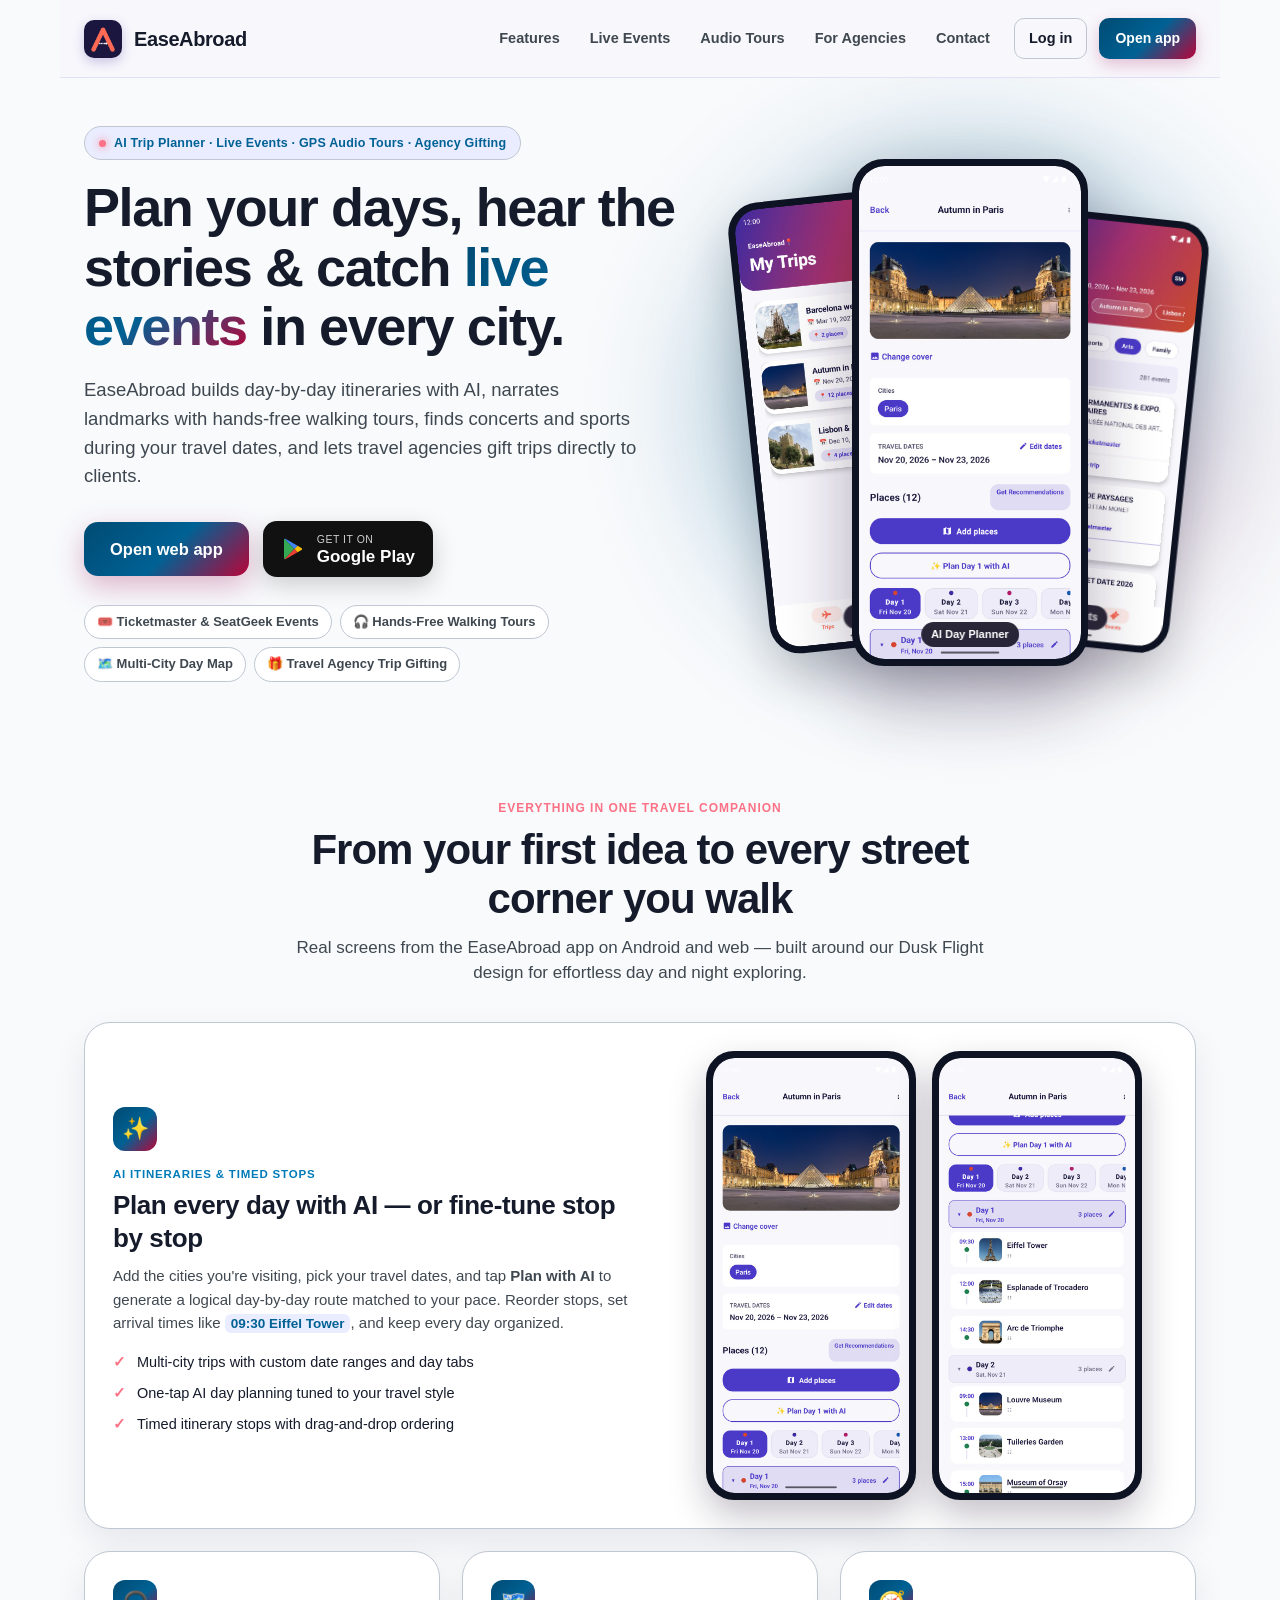
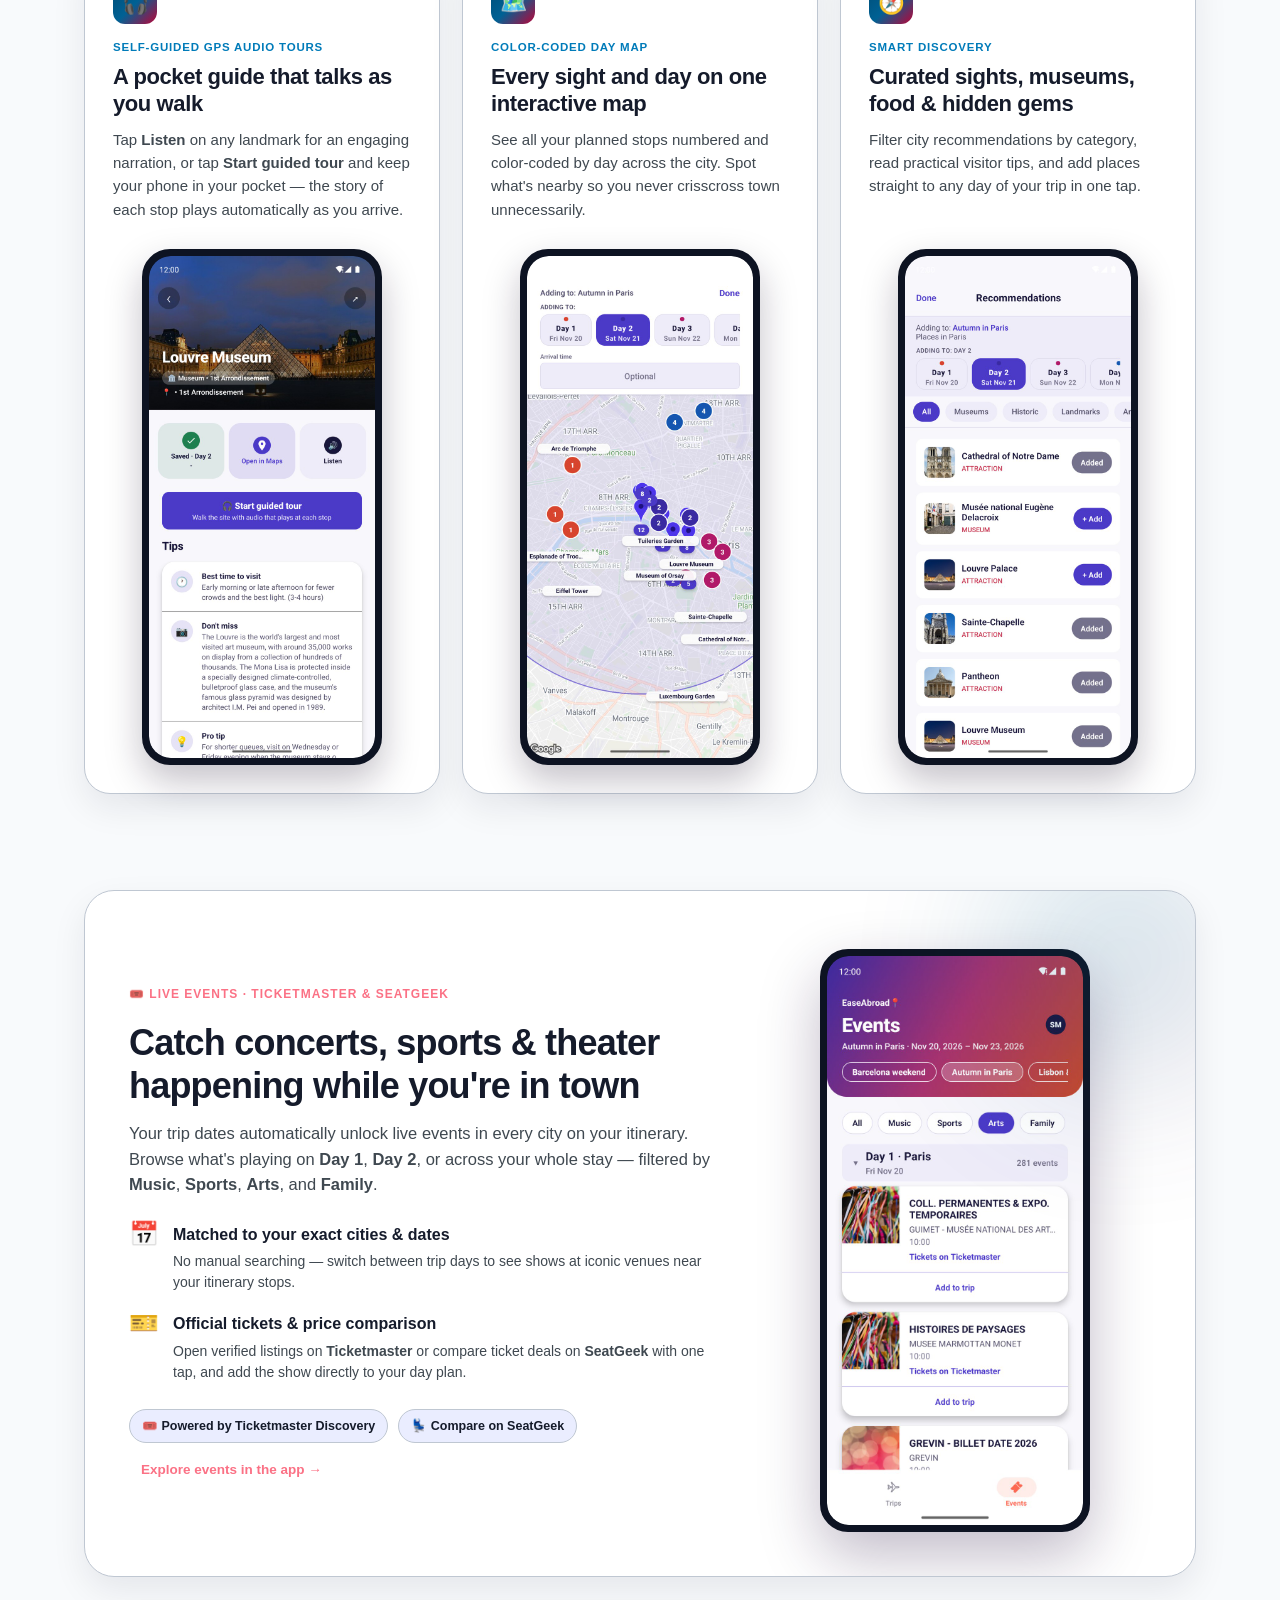
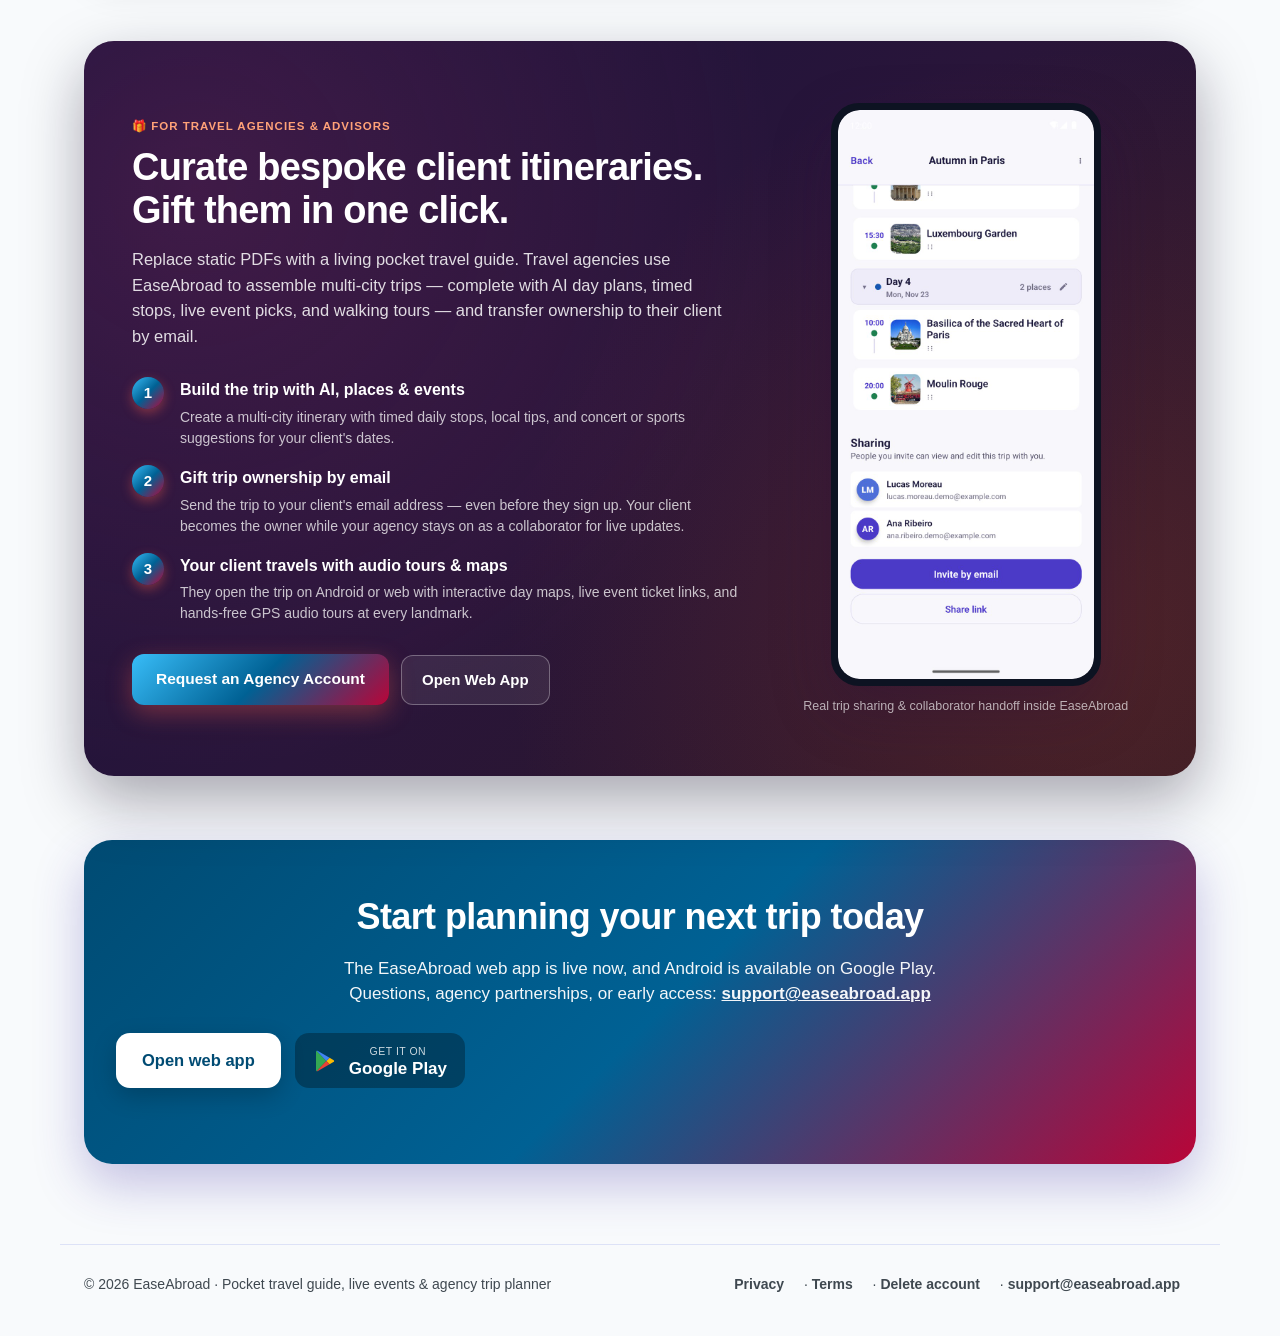
==== commit 1e834dc6: "style(landing): adopt Stitch Midnight Sapphire & Azure Sky palette (v10)" ====
--- a/index.html
+++ b/index.html
@@ -5,23 +5,74 @@
 <meta name="viewport" content="width=device-width,initial-scale=1,viewport-fit=cover">
 <title>EaseAbroad · AI Trip Planner, Live Events, Audio Tours &amp; Agency Gifting</title>
 <meta name="description" content="Plan day-by-day trips with AI, catch live concerts and sports via Ticketmaster &amp; SeatGeek, walk self-guided GPS audio tours, and gift client itineraries as a travel agency.">
-<meta property="og:title" content="EaseAbroad · Your pocket travel guide &amp; trip planner">
-<meta property="og:description" content="AI day-by-day trip plans, live events matched to your travel dates, hands-free audio walking tours, and trip gifting for travel agencies.">
-<meta property="og:image" content="https://easeabroad.app/img/hero.jpg">
+<link rel="canonical" href="https://easeabroad.app/">
+<meta property="og:url" content="https://easeabroad.app/">
+<meta property="og:type" content="website">
+<meta property="og:site_name" content="EaseAbroad">
+<meta property="og:title" content="EaseAbroad · AI Trip Planner, Live Events, Audio Tours &amp; Agency Gifting">
+<meta property="og:description" content="Plan day-by-day trips with AI, catch live concerts and sports via Ticketmaster &amp; SeatGeek, walk self-guided GPS audio tours, and gift client itineraries as a travel agency.">
+<meta property="og:image" content="https://easeabroad.app/img/og.png">
+<meta property="og:image:width" content="1200">
+<meta property="og:image:height" content="630">
+<meta property="og:image:alt" content="EaseAbroad — AI trip planner, live events, audio tours and agency gifting">
+<meta name="twitter:card" content="summary_large_image">
+<meta name="twitter:title" content="EaseAbroad · AI Trip Planner, Live Events, Audio Tours &amp; Agency Gifting">
+<meta name="twitter:description" content="Plan day-by-day trips with AI, catch live concerts and sports via Ticketmaster &amp; SeatGeek, walk self-guided GPS audio tours, and gift client itineraries as a travel agency.">
+<meta name="twitter:image" content="https://easeabroad.app/img/og.png">
+<meta name="twitter:image:alt" content="EaseAbroad — AI trip planner, live events, audio tours and agency gifting">
 <meta name="apple-mobile-web-app-capable" content="yes">
 <meta name="apple-mobile-web-app-status-bar-style" content="black-translucent">
 <meta name="apple-mobile-web-app-title" content="EaseAbroad">
 <link rel="apple-touch-icon" sizes="180x180" href="/apple-touch-icon.png">
 <link rel="apple-touch-icon-precomposed" href="/apple-touch-icon.png">
 <link rel="manifest" href="/manifest.json">
-<meta name="theme-color" content="#3B2AA0" media="(prefers-color-scheme: light)">
-<meta name="theme-color" content="#0B0A1C" media="(prefers-color-scheme: dark)">
+<meta name="theme-color" content="#006194" media="(prefers-color-scheme: light)">
+<meta name="theme-color" content="#0D1322" media="(prefers-color-scheme: dark)">
 <link rel="icon" type="image/png" sizes="192x192" href="/icon-192.png">
 <link rel="icon" href="/icon.png">
-<link rel="stylesheet" href="/style.css?v=9">
-<link rel="stylesheet" href="/landing.css?v=9">
+<link rel="stylesheet" href="/style.css?v=10">
+<link rel="stylesheet" href="/landing.css?v=10">
 <script>if(window.navigator.standalone){document.documentElement.classList.add('ios-standalone');}</script>
 <script type="text/javascript">(function(i,m,p,a,c,t){c.ire_o=p;c[p]=c[p]||function(){(c[p].a=c[p].a||[]).push(arguments)};t=a.createElement(m);var z=a.getElementsByTagName(m)[0];t.async=1;t.src=i;z.parentNode.insertBefore(t,z)})('https://utt.impactcdn.com/P-A8155761-724e-4732-8401-726bf42618a71.js','script','impactStat',document,window);impactStat('transformLinks');impactStat('trackImpression');</script>
+<script type="application/ld+json">
+{
+  "@context": "https://schema.org",
+  "@graph": [
+    {
+      "@type": "Organization",
+      "@id": "https://easeabroad.app/#organization",
+      "name": "EaseAbroad",
+      "url": "https://easeabroad.app/",
+      "logo": "https://easeabroad.app/icon.png",
+      "email": "support@easeabroad.app",
+      "description": "Plan day-by-day trips with AI, catch live concerts and sports via Ticketmaster & SeatGeek, walk self-guided GPS audio tours, and gift client itineraries as a travel agency."
+    },
+    {
+      "@type": "WebSite",
+      "@id": "https://easeabroad.app/#website",
+      "url": "https://easeabroad.app/",
+      "name": "EaseAbroad",
+      "publisher": {
+        "@id": "https://easeabroad.app/#organization"
+      }
+    },
+    {
+      "@type": "SoftwareApplication",
+      "@id": "https://easeabroad.app/#app",
+      "name": "EaseAbroad",
+      "url": "https://easeabroad.app/",
+      "description": "Plan day-by-day trips with AI, catch live concerts and sports via Ticketmaster & SeatGeek, walk self-guided GPS audio tours, and gift client itineraries as a travel agency.",
+      "applicationCategory": "TravelApplication",
+      "operatingSystem": "Android, Web",
+      "installUrl": "https://play.google.com/store/apps/details?id=app.easeabroad",
+      "sameAs": [
+        "https://play.google.com/store/apps/details?id=app.easeabroad",
+        "https://easeabroad.app/app/"
+      ]
+    }
+  ]
+}
+</script>
 </head>
 <body class="lp">
 <header>
--- a/landing.css
+++ b/landing.css
@@ -1,40 +1,40 @@
-/* EaseAbroad Landing Page Stylesheet (Dusk Flight Design System) */
+/* EaseAbroad Landing Page Stylesheet (Stitch Midnight Sapphire & Azure Sky) */
 
 :root {
-  --df-indigo: #4B39C8;
-  --df-indigo-dark: #3B2AA0;
-  --df-magenta: #A8326F;
-  --df-coral: #FF5F4A;
-  --df-coral-deep: #C94A2A;
-  --grad: linear-gradient(135deg, #3B2AA0 0%, #A8326F 52%, #C94A2A 100%);
-  --grad-subtle: linear-gradient(135deg, rgba(59,42,160,0.08) 0%, rgba(168,50,111,0.06) 50%, rgba(201,74,42,0.08) 100%);
-  --grad-warm: linear-gradient(135deg, #FF8E5A 0%, #FF5F4A 50%, #C94A2A 100%);
-  --bg: #F8F7FC;
+  --df-indigo: #006194;
+  --df-indigo-dark: #004B73;
+  --df-magenta: #007BB9;
+  --df-coral: #FB7185;
+  --df-coral-deep: #B90538;
+  --grad: linear-gradient(135deg, #004B73 0%, #006194 52%, #B90538 100%);
+  --grad-subtle: linear-gradient(135deg, rgba(0,75,115,0.08) 0%, rgba(0,97,148,0.06) 50%, rgba(185,5,56,0.08) 100%);
+  --grad-warm: linear-gradient(135deg, #38BDF8 0%, #006194 50%, #B90538 100%);
+  --bg: #F8FAFC;
   --surface: #FFFFFF;
-  --surface-2: #F0EDFA;
-  --surface-hover: #E9E4F7;
-  --border: #DEDAF0;
-  --border-subtle: #E8E5F3;
-  --ink: #161233;
-  --muted: #5F5B7A;
-  --muted-light: #7E7A99;
-  --phone-bezel: #161226;
-  --card-shadow: 0 14px 34px rgba(35, 20, 60, 0.08);
-  --phone-shadow: 0 24px 50px rgba(30, 15, 60, 0.22);
+  --surface-2: #EAEDFF;
+  --surface-hover: #E2E7FD;
+  --border: #BFC7D2;
+  --border-subtle: #DDE2F7;
+  --ink: #151B2B;
+  --muted: #3F4850;
+  --muted-light: #5B6470;
+  --phone-bezel: #0D1322;
+  --card-shadow: 0 14px 34px rgba(13, 19, 34, 0.08);
+  --phone-shadow: 0 24px 50px rgba(13, 19, 34, 0.22);
 }
 
 @media (prefers-color-scheme: dark) {
   :root {
-    --bg: #0B0A1C;
-    --surface: #15132C;
-    --surface-2: #1E1B3D;
-    --surface-hover: #27234F;
-    --border: #2C2852;
-    --border-subtle: #211E42;
-    --ink: #F2EFFC;
-    --muted: #A39EC4;
-    --muted-light: #7E7A99;
-    --phone-bezel: #080714;
+    --bg: #0D1322;
+    --surface: #151B2B;
+    --surface-2: #1E293B;
+    --surface-hover: #263449;
+    --border: #334155;
+    --border-subtle: #1E293B;
+    --ink: #F8FAFC;
+    --muted: #CBD5E1;
+    --muted-light: #94A3B8;
+    --phone-bezel: #070B14;
     --card-shadow: 0 16px 40px rgba(0, 0, 0, 0.45);
     --phone-shadow: 0 26px 60px rgba(0, 0, 0, 0.65);
   }
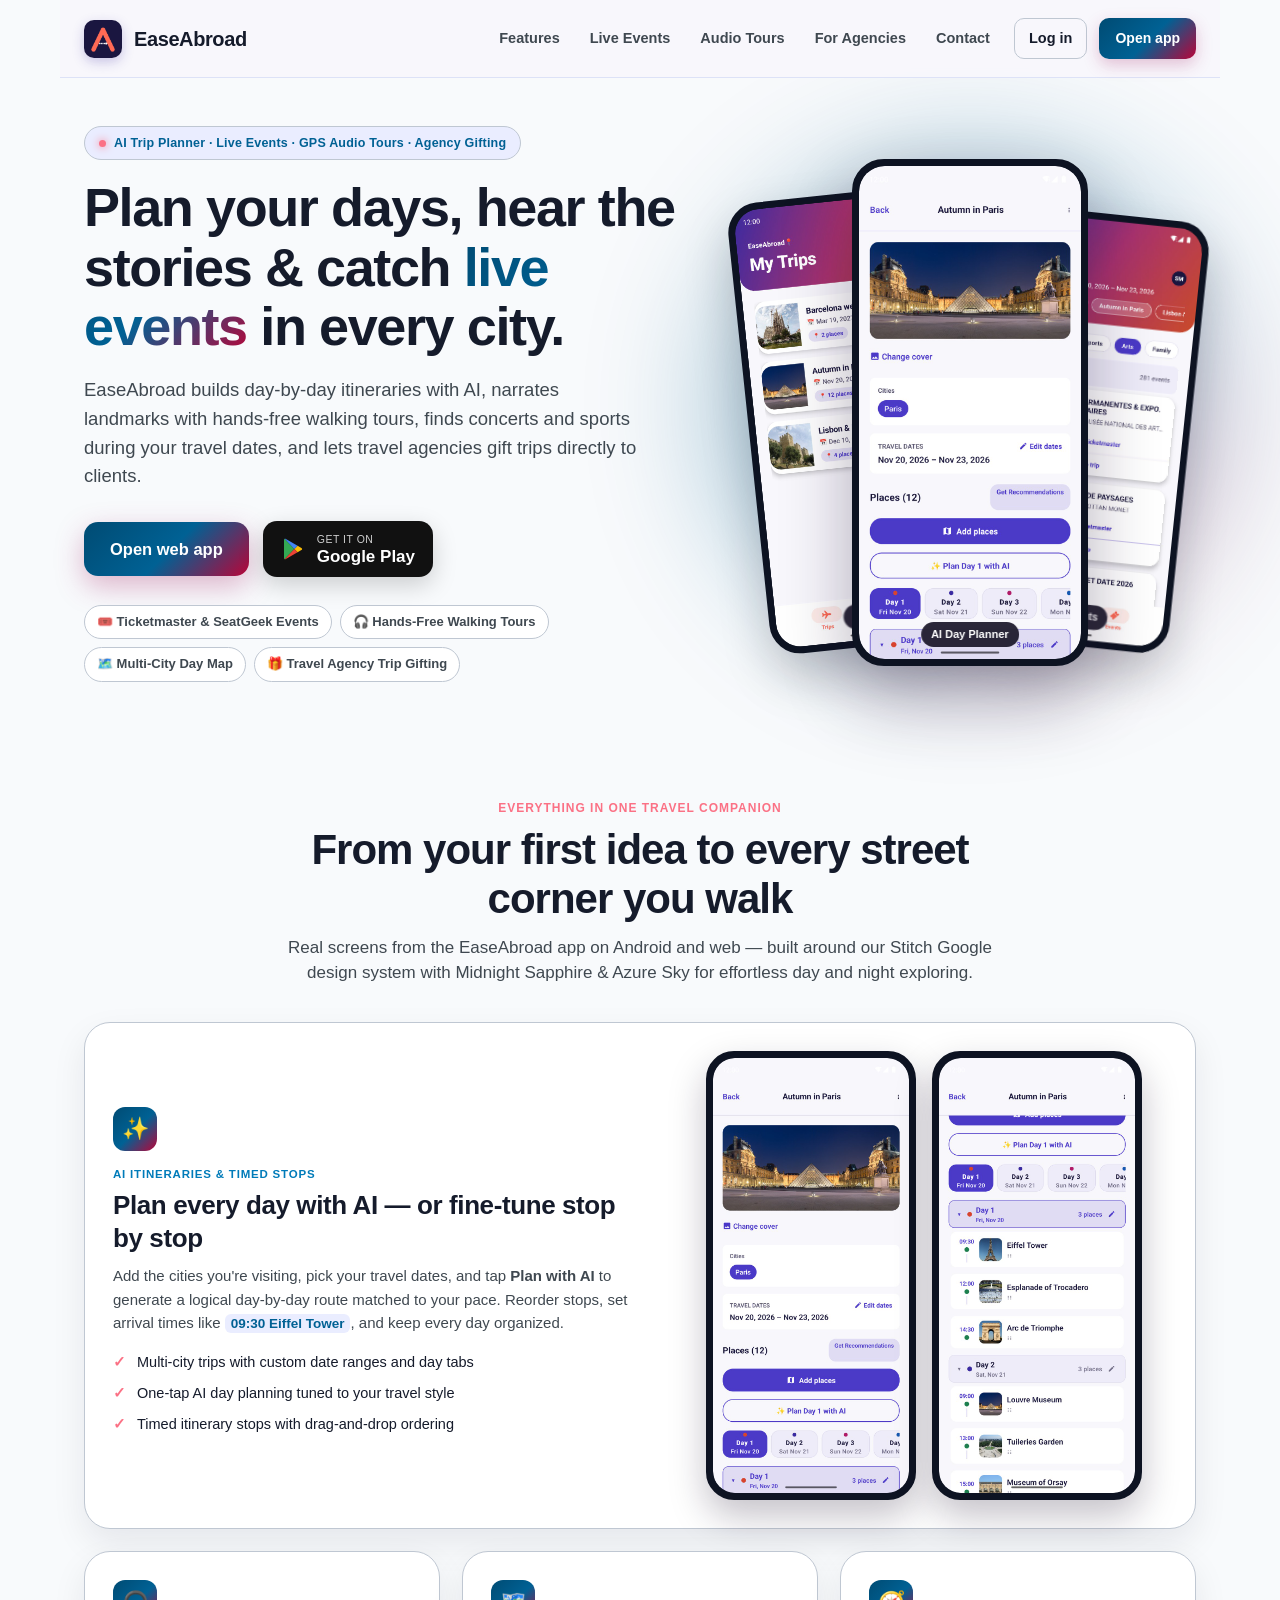
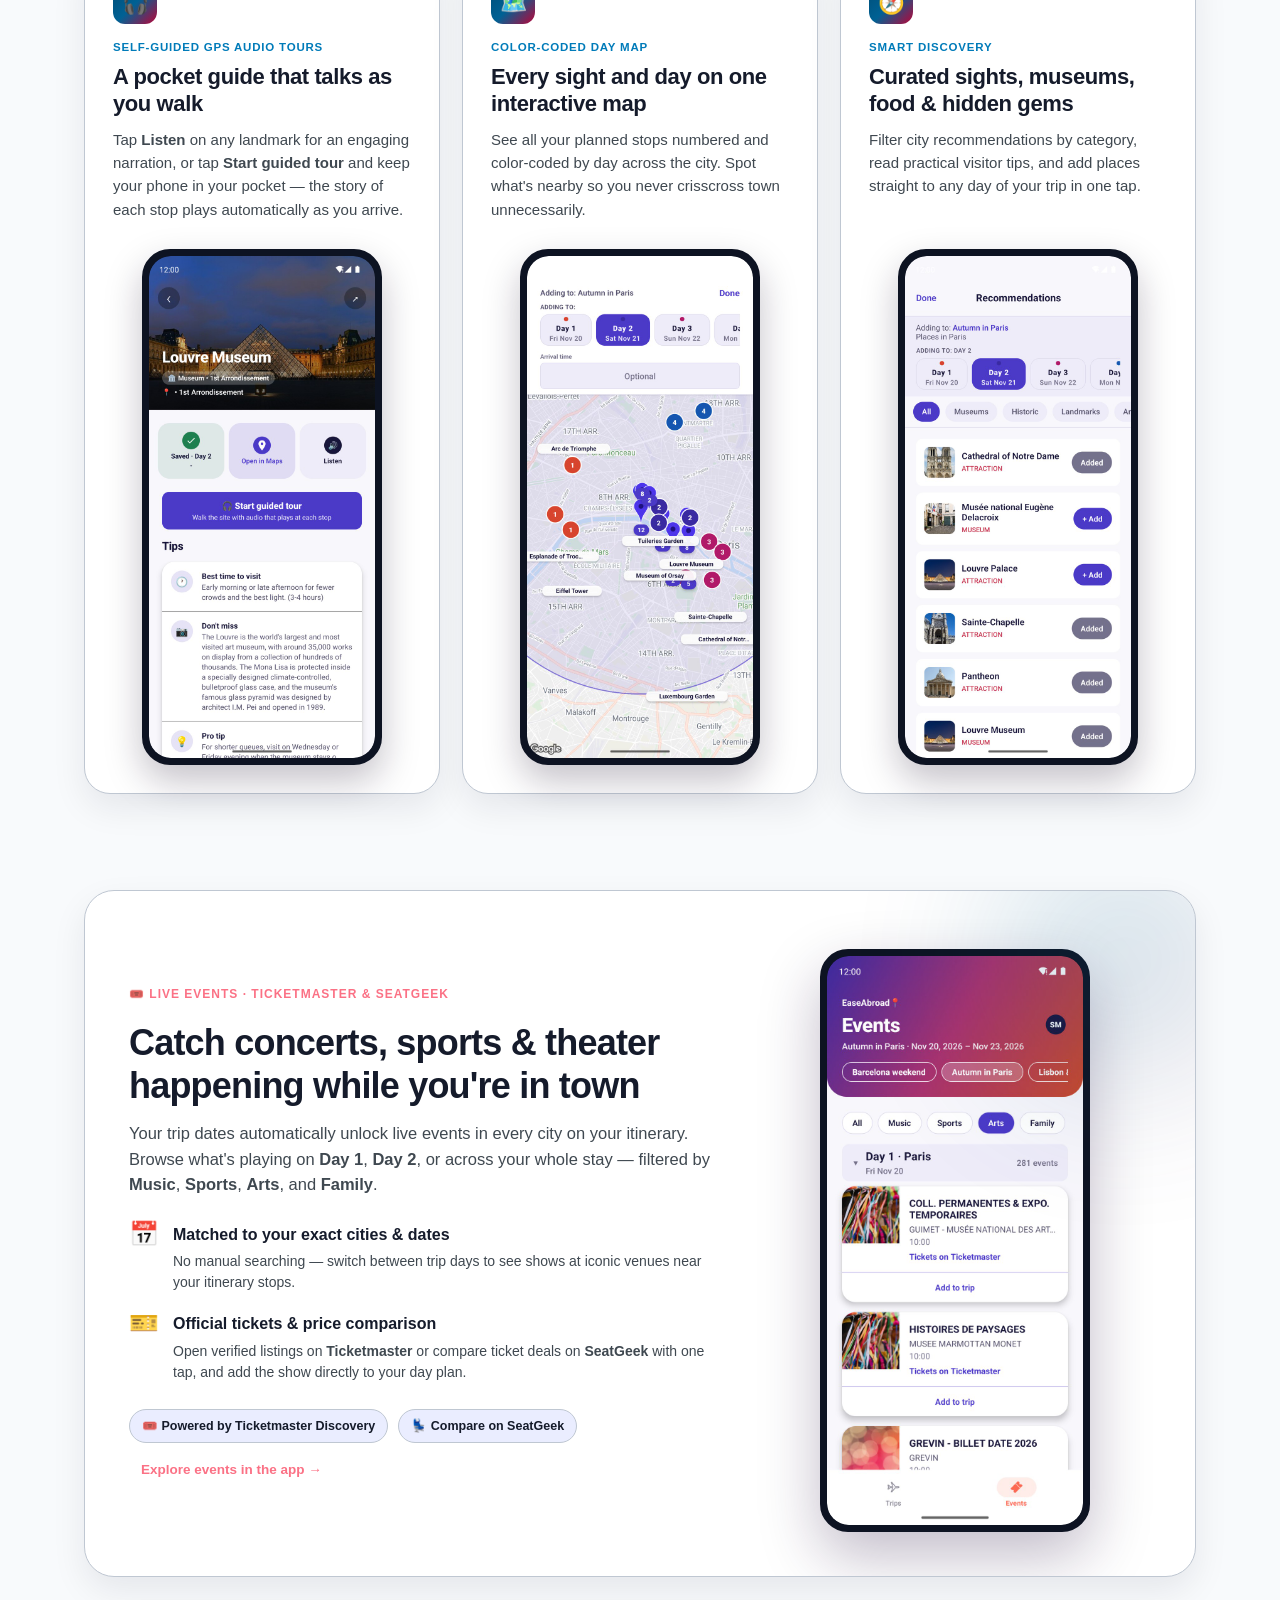
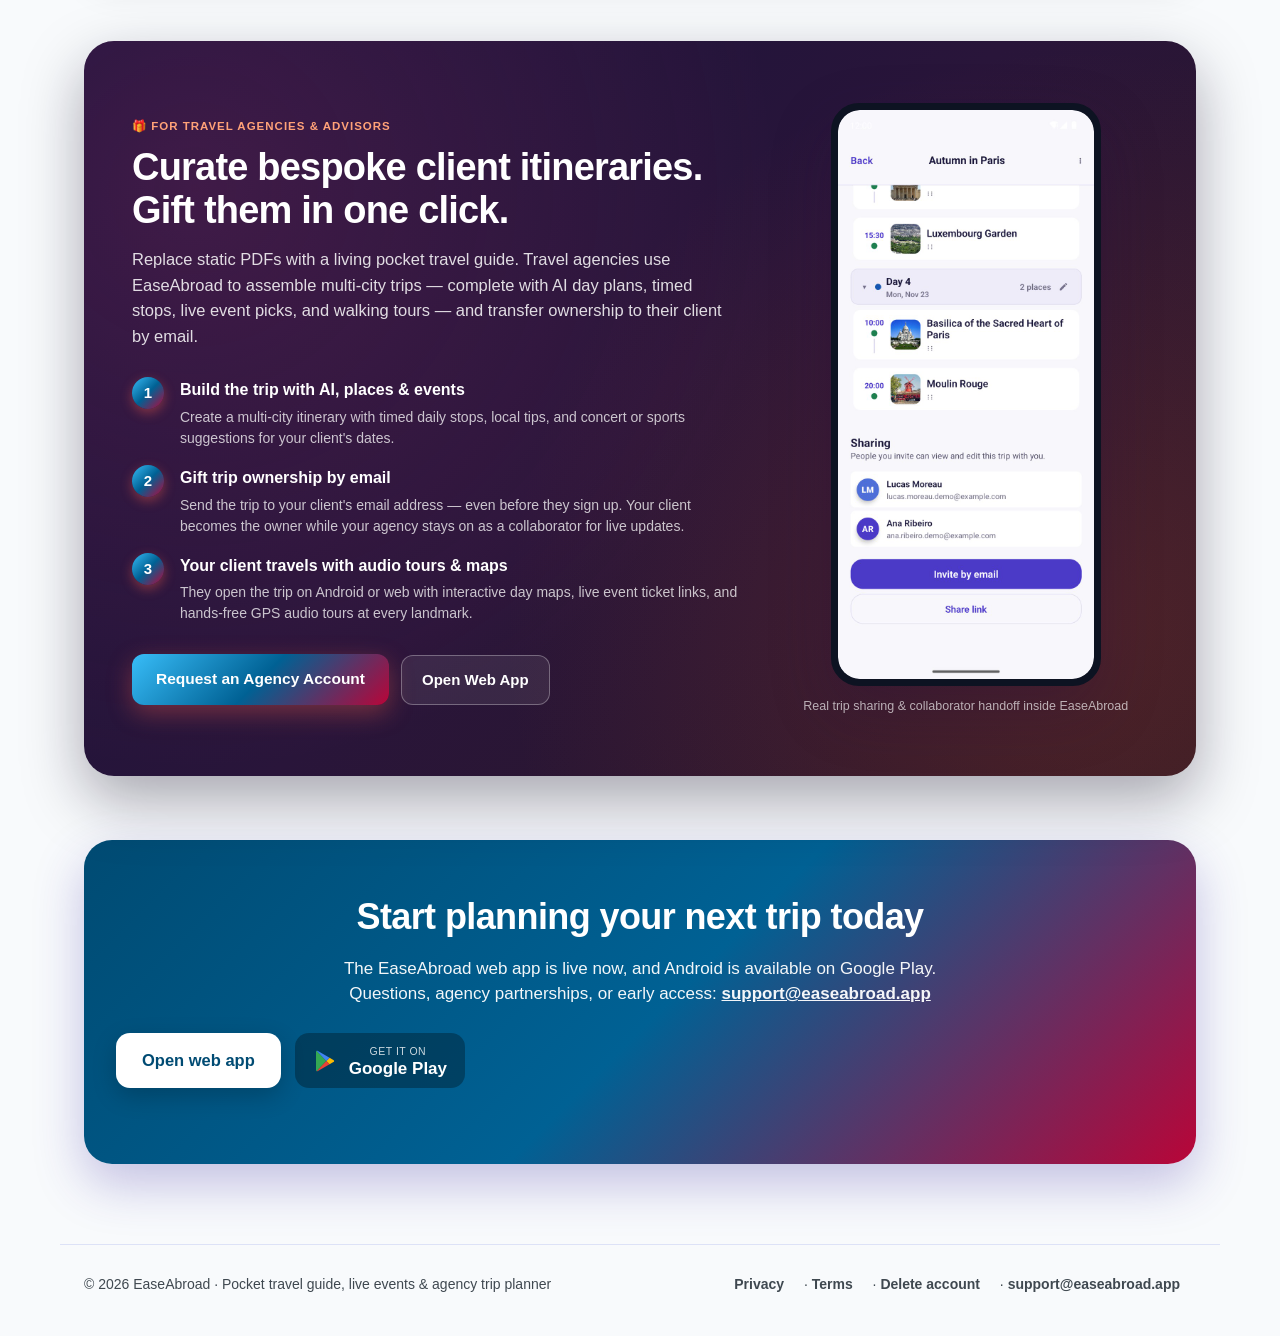
==== commit 9e78b5da: "Deploy Stitch Google design overhaul (v11) to /app/ and landing page - Deploy updated /app/ web bund" ====
--- a/index.html
+++ b/index.html
@@ -1,6 +1,18 @@
 <!doctype html>
 <html lang="en">
 <head>
+<!-- Google Tag Manager -->
+<script>(function(w,d,s,l,i){w[l]=w[l]||[];w[l].push({'gtm.start':
+new Date().getTime(),event:'gtm.js'});var f=d.getElementsByTagName(s)[0],
+j=d.createElement(s),dl=l!='dataLayer'?'&l='+l:'';j.async=true;j.src=
+'https://www.googletagmanager.com/gtm.js?id='+i+dl;f.parentNode.insertBefore(j,f);
+})(window,document,'script','dataLayer','GTM-MGZWB75W');</script>
+<!-- End Google Tag Manager -->
+<script>
+  window.dataLayer = window.dataLayer || [];
+  function gtag(){dataLayer.push(arguments);}
+  gtag('js', new Date());
+</script>
 <meta charset="utf-8">
 <meta name="viewport" content="width=device-width,initial-scale=1,viewport-fit=cover">
 <title>EaseAbroad · AI Trip Planner, Live Events, Audio Tours &amp; Agency Gifting</title>
@@ -75,6 +87,10 @@
 </script>
 </head>
 <body class="lp">
+<!-- Google Tag Manager (noscript) -->
+<noscript><iframe src="https://www.googletagmanager.com/ns.html?id=GTM-MGZWB75W"
+height="0" width="0" style="display:none;visibility:hidden"></iframe></noscript>
+<!-- End Google Tag Manager (noscript) -->
 <header>
   <a class="brand" href="/"><img src="/icon.png" alt="EaseAbroad logo"><span>EaseAbroad</span></a>
   <nav aria-label="Primary">
@@ -142,7 +158,7 @@
     <div class="section-head">
       <span class="section-tag">EVERYTHING IN ONE TRAVEL COMPANION</span>
       <h2>From your first idea to every street corner you walk</h2>
-      <p>Real screens from the EaseAbroad app on Android and web — built around our Dusk Flight design for effortless day and night exploring.</p>
+      <p>Real screens from the EaseAbroad app on Android and web — built around our Stitch Google design system with Midnight Sapphire &amp; Azure Sky for effortless day and night exploring.</p>
     </div>
 
     <div class="bento-grid">
--- a/style.css
+++ b/style.css
@@ -1,7 +1,7 @@
-:root{--coral:#FF6B4A;--ink:#1F2333;--muted:#5d6475;--bg:#fff;--card:#f6f7f9}
-@media (prefers-color-scheme:dark){:root{--ink:#eef0f4;--muted:#a9afbd;--bg:#14161d;--card:#1f2230}}
-html{background-color:#FF5F4A}
-@media (prefers-color-scheme:dark){html{background-color:#1A1640}}
+:root{--coral:#FB7185;--primary:#006194;--ink:#151B2B;--muted:#5B6470;--bg:#F8FAFC;--card:#FFFFFF}
+@media (prefers-color-scheme:dark){:root{--ink:#F8FAFC;--muted:#94A3B8;--bg:#0D1322;--card:#151B2B}}
+html{background-color:#006194}
+@media (prefers-color-scheme:dark){html{background-color:#0D1322}}
 *{box-sizing:border-box}body{margin:0;font:16px/1.6 -apple-system,Segoe UI,Roboto,sans-serif;color:var(--ink);background:var(--bg)}
 header{padding:20px 24px;display:flex;align-items:center;gap:10px}header a{color:inherit;text-decoration:none;font-weight:800;font-size:20px}
 header img{width:36px;height:36px;border-radius:9px}
--- a/landing.css
+++ b/landing.css
@@ -85,7 +85,7 @@
 
 @media (prefers-color-scheme: dark) {
   .lp header {
-    background: rgba(11, 10, 28, 0.92);
+    background: rgba(13, 19, 34, 0.92);
   }
 }
 
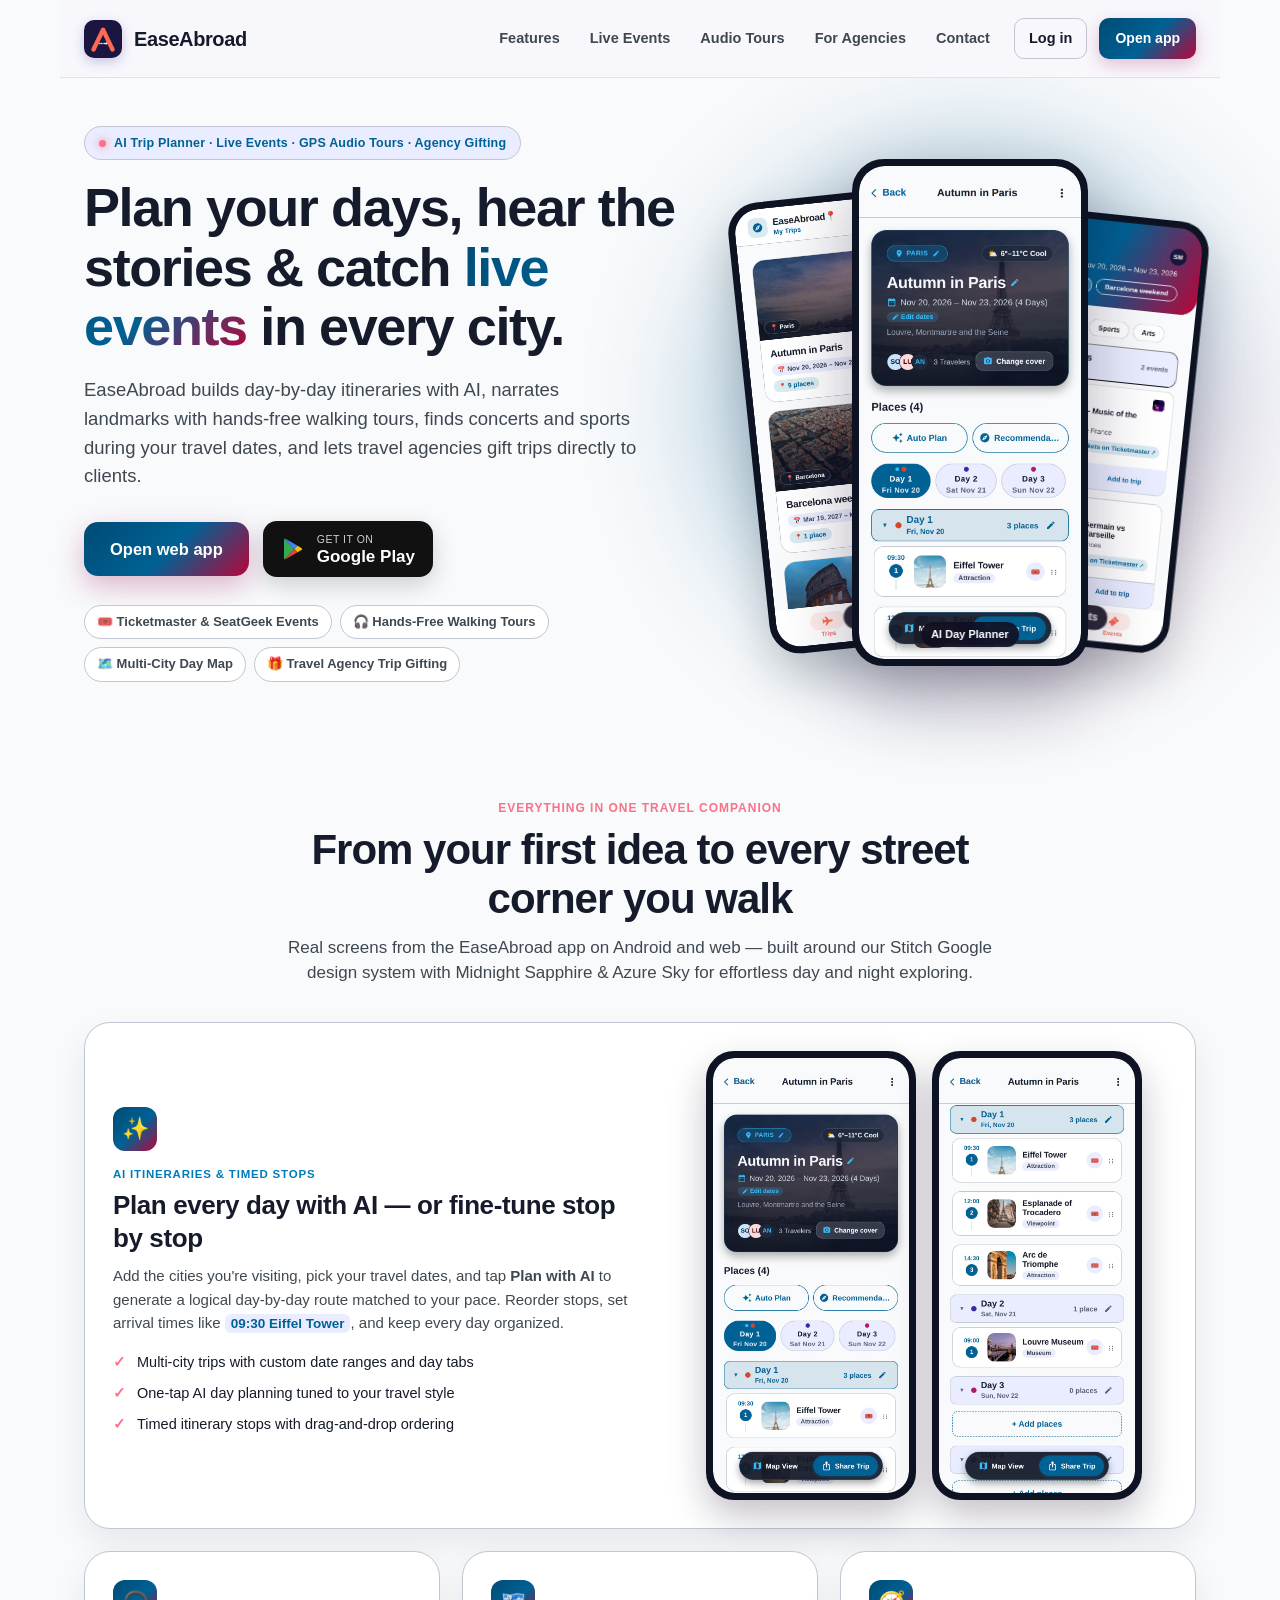
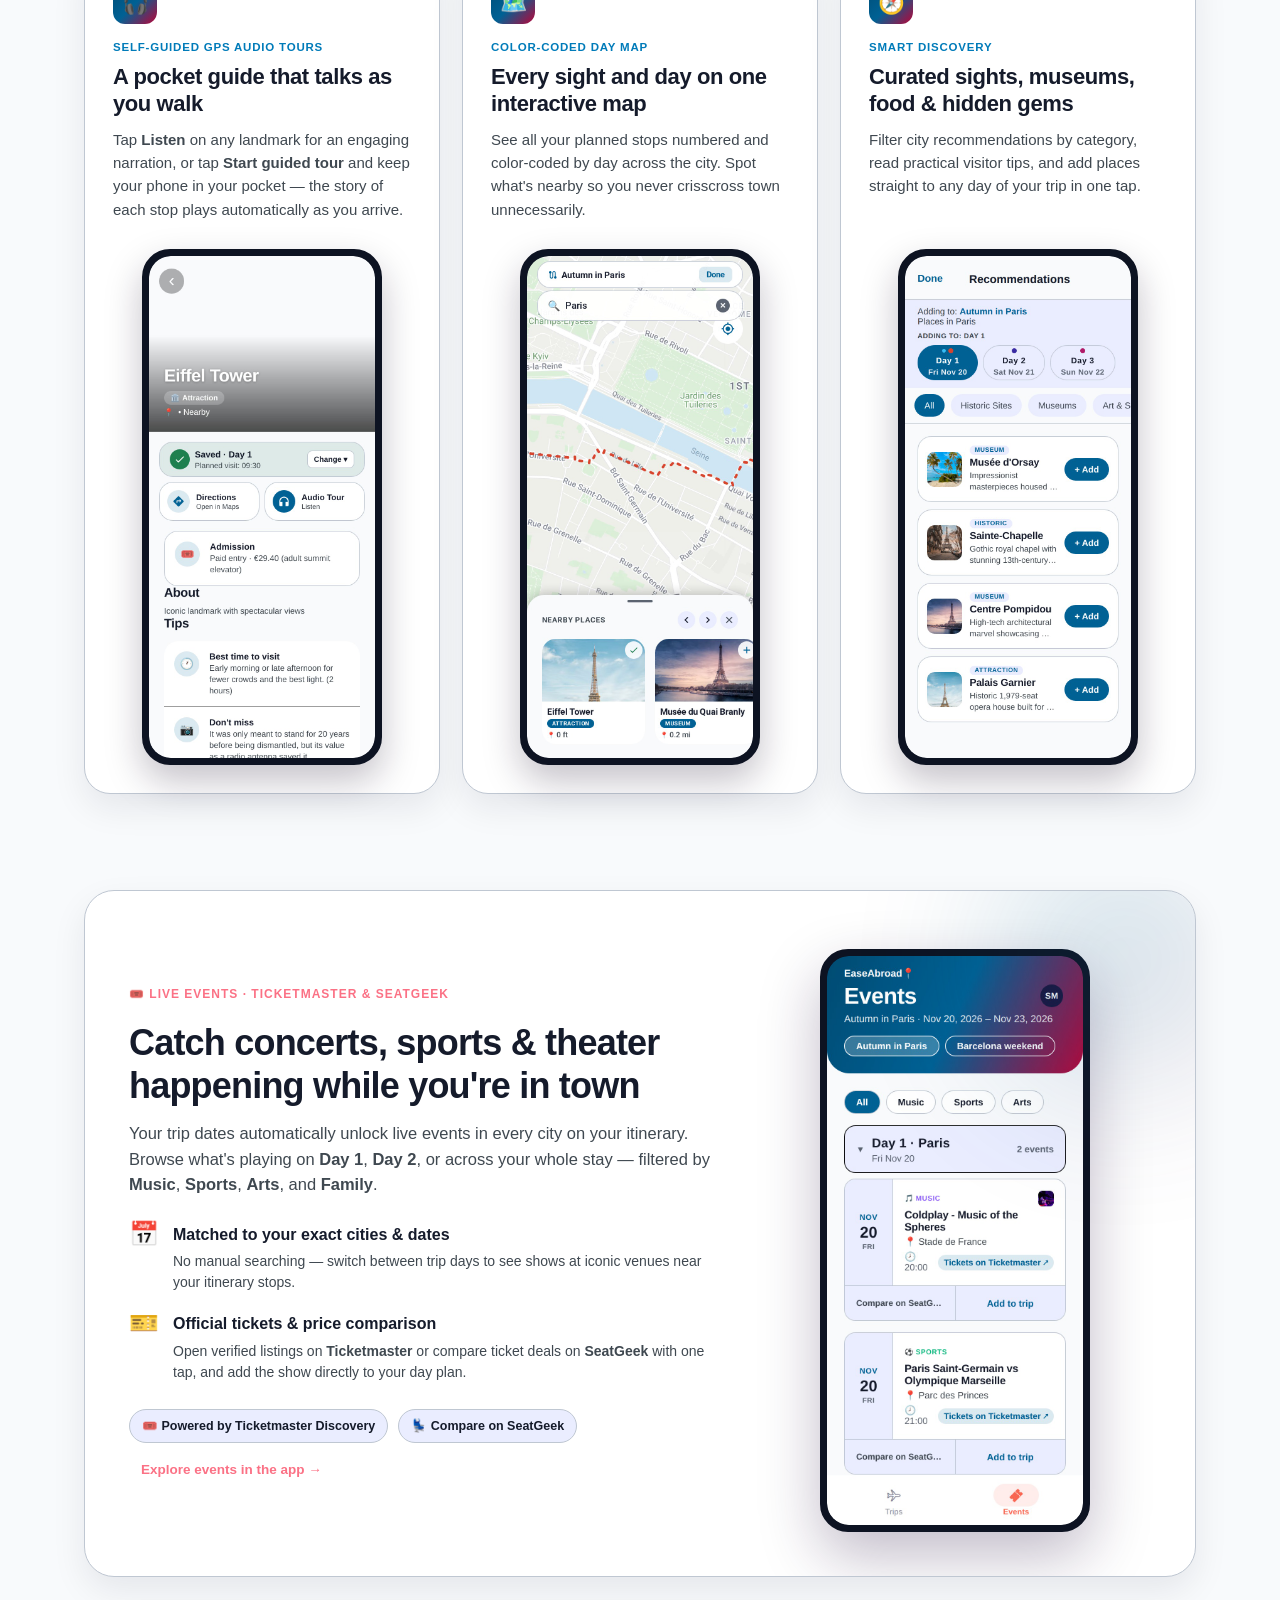
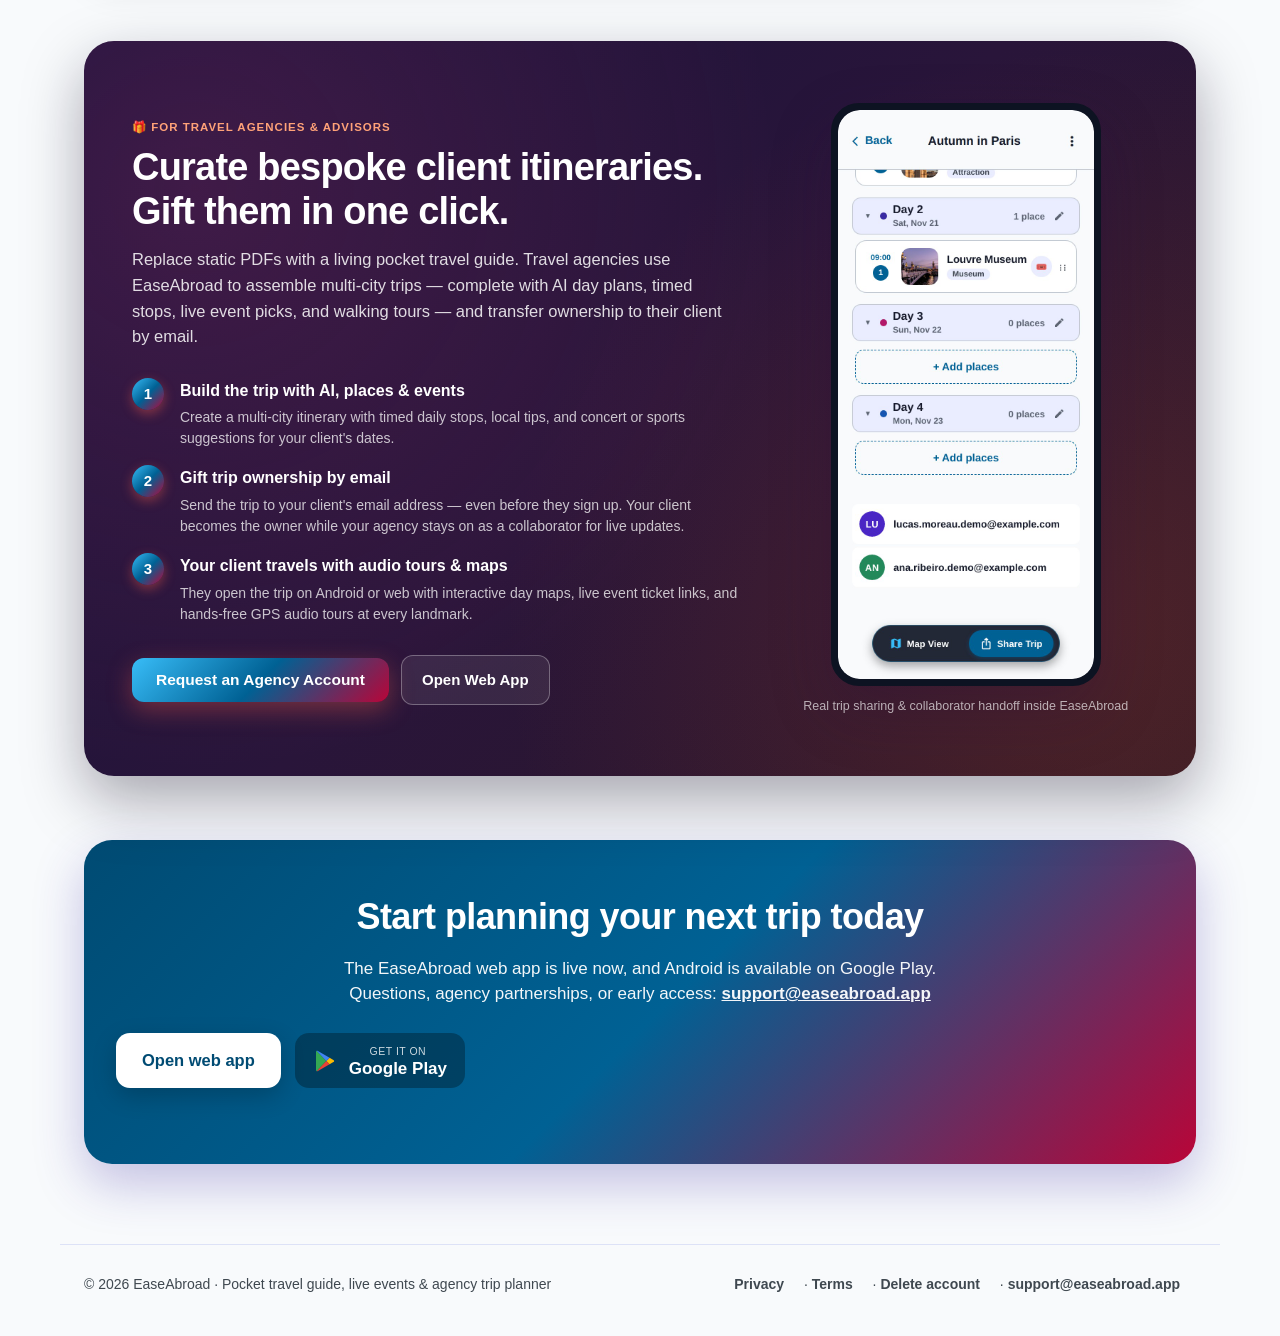
==== commit 62b99184: "feat(landing): add interactive agency lead request modal" ====
--- a/index.html
+++ b/index.html
@@ -297,7 +297,7 @@
         </div>
 
         <div class="agency-actions">
-          <a class="btn-agency-primary" href="mailto:support@easeabroad.app?subject=EaseAbroad%20Travel%20Agency%20Account">Request an Agency Account</a>
+          <button type="button" class="btn-agency-primary" onclick="openAgencyModal()">Request an Agency Account</button>
           <a class="btn-agency-outline" href="/app/">Open Web App</a>
         </div>
       </div>
@@ -336,5 +336,137 @@
     <a href="mailto:support@easeabroad.app">support@easeabroad.app</a>
   </div>
 </footer>
+
+<!-- Agency Lead Capture Modal -->
+<div id="agency-modal" style="display:none; position:fixed; inset:0; background:rgba(10,15,26,0.85); backdrop-filter:blur(8px); z-index:99999; align-items:center; justify-content:center; padding:16px;">
+  <div style="background:#0f172a; border:1px solid #1e293b; border-radius:18px; max-width:500px; width:100%; padding:28px; box-shadow:0 25px 60px -15px rgba(0,0,0,0.8); position:relative; color:#f8fafc; font-family:var(--font-sans, -apple-system, sans-serif);">
+    <button onclick="closeAgencyModal()" style="position:absolute; top:18px; right:18px; background:none; border:none; color:#94a3b8; font-size:20px; cursor:pointer; padding:4px;" aria-label="Close modal">✕</button>
+
+    <div style="font-size:11px; font-weight:700; text-transform:uppercase; letter-spacing:0.08em; color:#38bdf8; margin-bottom:6px;">Travel Agencies &amp; Advisors</div>
+    <h3 style="font-size:22px; font-weight:800; color:#ffffff; margin:0 0 6px 0; letter-spacing:-0.02em;">Request an Agency Account</h3>
+    <p style="font-size:13px; color:#94a3b8; margin:0 0 20px 0; line-height:1.5;">Curate bespoke itineraries with AI day plans &amp; GPS audio walking tours, and gift them directly to clients with your agency as co-planner.</p>
+
+    <form id="agency-lead-form" onsubmit="handleAgencyLeadSubmit(event)">
+      <div style="margin-bottom:12px;">
+        <label style="display:block; font-size:12px; font-weight:600; color:#cbd5e1; margin-bottom:4px;">Full Name *</label>
+        <input id="agency-lead-name" type="text" required placeholder="e.g. Jane Doe"
+          style="width:100%; box-sizing:border-box; background:#1e293b; border:1px solid #334155; color:#f8fafc; padding:10px 14px; border-radius:8px; font-size:14px; outline:none;">
+      </div>
+      <div style="margin-bottom:12px;">
+        <label style="display:block; font-size:12px; font-weight:600; color:#cbd5e1; margin-bottom:4px;">Work Email *</label>
+        <input id="agency-lead-email" type="email" required placeholder="jane@voyageluxe.com"
+          style="width:100%; box-sizing:border-box; background:#1e293b; border:1px solid #334155; color:#f8fafc; padding:10px 14px; border-radius:8px; font-size:14px; outline:none;">
+      </div>
+      <div style="display:grid; grid-template-columns: 1fr 1fr; gap:12px; margin-bottom:12px;">
+        <div>
+          <label style="display:block; font-size:12px; font-weight:600; color:#cbd5e1; margin-bottom:4px;">Agency / Company</label>
+          <input id="agency-lead-company" type="text" placeholder="Voyage Luxe Travel"
+            style="width:100%; box-sizing:border-box; background:#1e293b; border:1px solid #334155; color:#f8fafc; padding:10px 14px; border-radius:8px; font-size:14px; outline:none;">
+        </div>
+        <div>
+          <label style="display:block; font-size:12px; font-weight:600; color:#cbd5e1; margin-bottom:4px;">Website</label>
+          <input id="agency-lead-website" type="text" placeholder="voyageluxe.com"
+            style="width:100%; box-sizing:border-box; background:#1e293b; border:1px solid #334155; color:#f8fafc; padding:10px 14px; border-radius:8px; font-size:14px; outline:none;">
+        </div>
+      </div>
+      <div style="margin-bottom:12px;">
+        <label style="display:block; font-size:12px; font-weight:600; color:#cbd5e1; margin-bottom:4px;">Estimated Clients Per Year</label>
+        <select id="agency-lead-volume" style="width:100%; box-sizing:border-box; background:#1e293b; border:1px solid #334155; color:#f8fafc; padding:10px 14px; border-radius:8px; font-size:14px; outline:none;">
+          <option value="1-25">1 – 25 clients</option>
+          <option value="25-100" selected>25 – 100 clients</option>
+          <option value="100-500">100 – 500 clients</option>
+          <option value="500+">500+ clients</option>
+        </select>
+      </div>
+      <div style="margin-bottom:18px;">
+        <label style="display:block; font-size:12px; font-weight:600; color:#cbd5e1; margin-bottom:4px;">Notes / Typical Destinations</label>
+        <textarea id="agency-lead-notes" rows="2" placeholder="Tell us about the kinds of trips or destinations you plan..."
+          style="width:100%; box-sizing:border-box; background:#1e293b; border:1px solid #334155; color:#f8fafc; padding:10px 14px; border-radius:8px; font-size:14px; outline:none; font-family:inherit;"></textarea>
+      </div>
+
+      <div id="agency-lead-msg" style="display:none; font-size:13px; padding:10px 14px; border-radius:8px; margin-bottom:14px;"></div>
+
+      <button id="agency-lead-submit-btn" type="submit" class="btn-agency-primary" style="width:100%; border:none; cursor:pointer; font-size:15px; font-weight:700; padding:12px;">
+        Submit Agency Request &rarr;
+      </button>
+    </form>
+  </div>
+</div>
+
+<script>
+  function openAgencyModal() {
+    const modal = document.getElementById('agency-modal');
+    if (modal) modal.style.display = 'flex';
+  }
+
+  function closeAgencyModal() {
+    const modal = document.getElementById('agency-modal');
+    if (modal) modal.style.display = 'none';
+  }
+
+  async function handleAgencyLeadSubmit(e) {
+    e.preventDefault();
+    const btn = document.getElementById('agency-lead-submit-btn');
+    const msg = document.getElementById('agency-lead-msg');
+    btn.textContent = 'Submitting...';
+    btn.disabled = true;
+
+    const payload = {
+      name: document.getElementById('agency-lead-name').value,
+      email: document.getElementById('agency-lead-email').value,
+      agencyName: document.getElementById('agency-lead-company').value,
+      website: document.getElementById('agency-lead-website').value,
+      clientVolume: document.getElementById('agency-lead-volume').value,
+      notes: document.getElementById('agency-lead-notes').value,
+    };
+
+    try {
+      const res = await fetch('https://api.easeabroad.app/leads/submit', {
+        method: 'POST',
+        headers: { 'Content-Type': 'application/json' },
+        body: JSON.stringify(payload)
+      });
+      const data = await res.json();
+      if (res.ok && data.status === 'ok') {
+        if (typeof gtag === 'function') {
+          gtag('event', 'generate_lead', {
+            event_category: 'agency_leads',
+            event_label: payload.clientVolume || 'standard'
+          });
+        }
+        msg.textContent = '✅ ' + (data.message || 'Thank you! Your agency inquiry has been submitted.');
+        msg.style.background = 'rgba(16, 185, 129, 0.15)';
+        msg.style.border = '1px solid #10b981';
+        msg.style.color = '#34d399';
+        msg.style.display = 'block';
+        document.getElementById('agency-lead-form').reset();
+        setTimeout(() => {
+          closeAgencyModal();
+          msg.style.display = 'none';
+        }, 4000);
+      } else {
+        msg.textContent = '❌ ' + (data.error || data.message || 'Submission failed. Please try again.');
+        msg.style.background = 'rgba(239, 68, 68, 0.15)';
+        msg.style.border = '1px solid #ef4444';
+        msg.style.color = '#f87171';
+        msg.style.display = 'block';
+      }
+    } catch (err) {
+      msg.textContent = 'Connection error: ' + err.message;
+      msg.style.background = 'rgba(239, 68, 68, 0.15)';
+      msg.style.border = '1px solid #ef4444';
+      msg.style.color = '#f87171';
+      msg.style.display = 'block';
+    } finally {
+      btn.textContent = 'Submit Agency Request →';
+      btn.disabled = false;
+    }
+  }
+
+  // Close modal when clicking outside backdrop
+  document.getElementById('agency-modal')?.addEventListener('click', function(e) {
+    if (e.target === this) closeAgencyModal();
+  });
+</script>
 </body>
 </html>
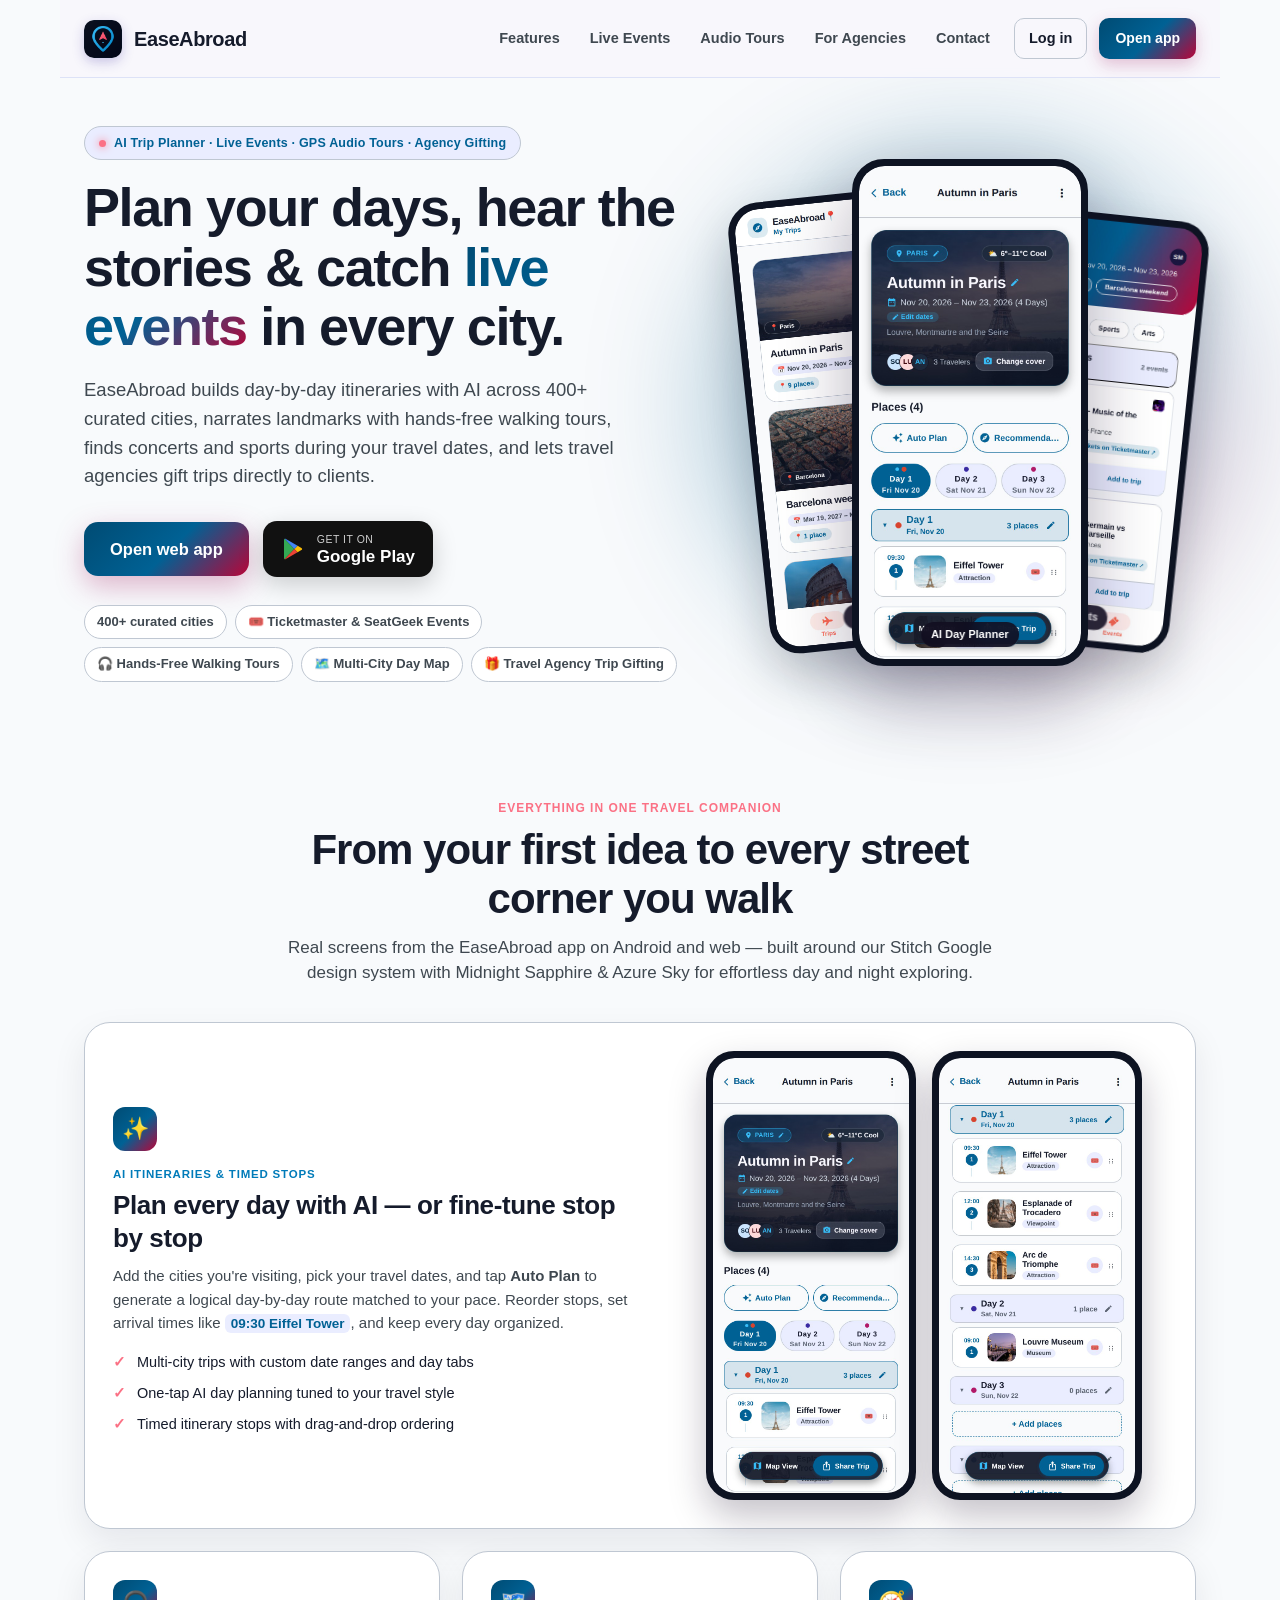
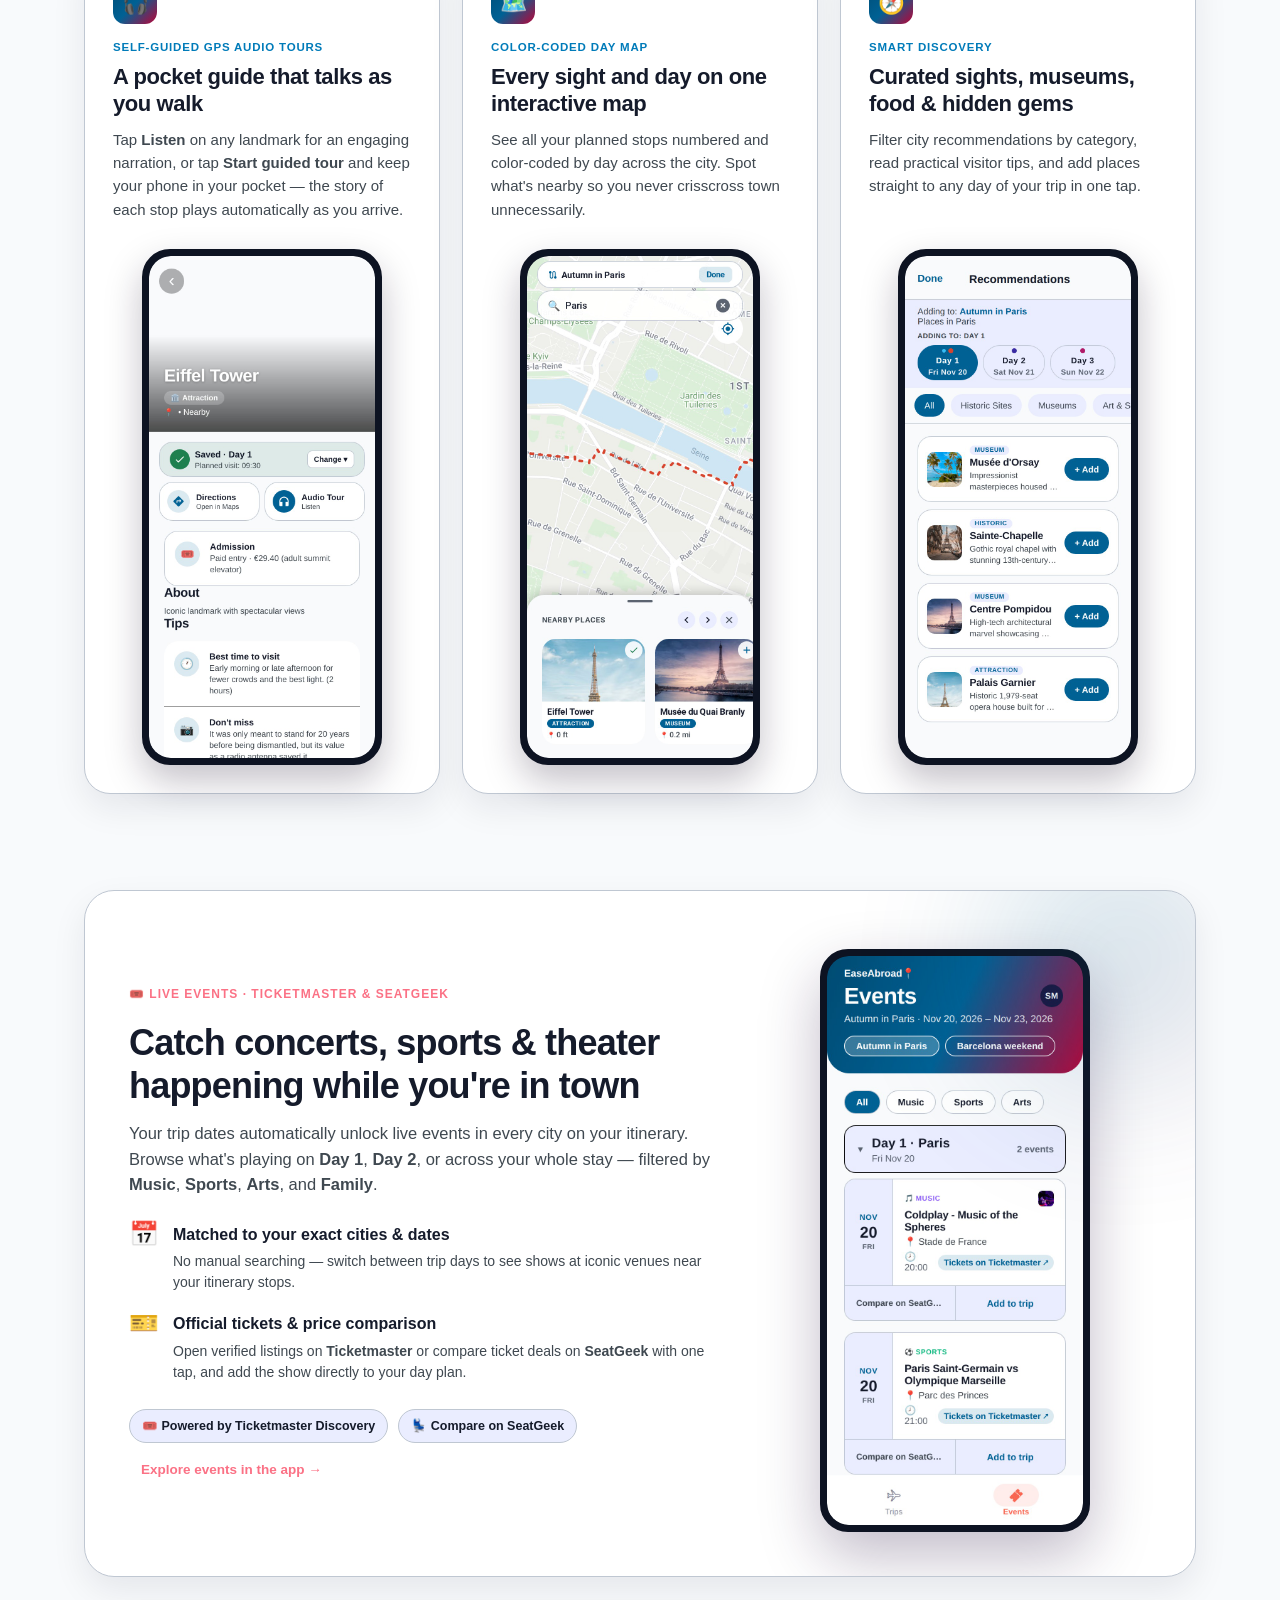
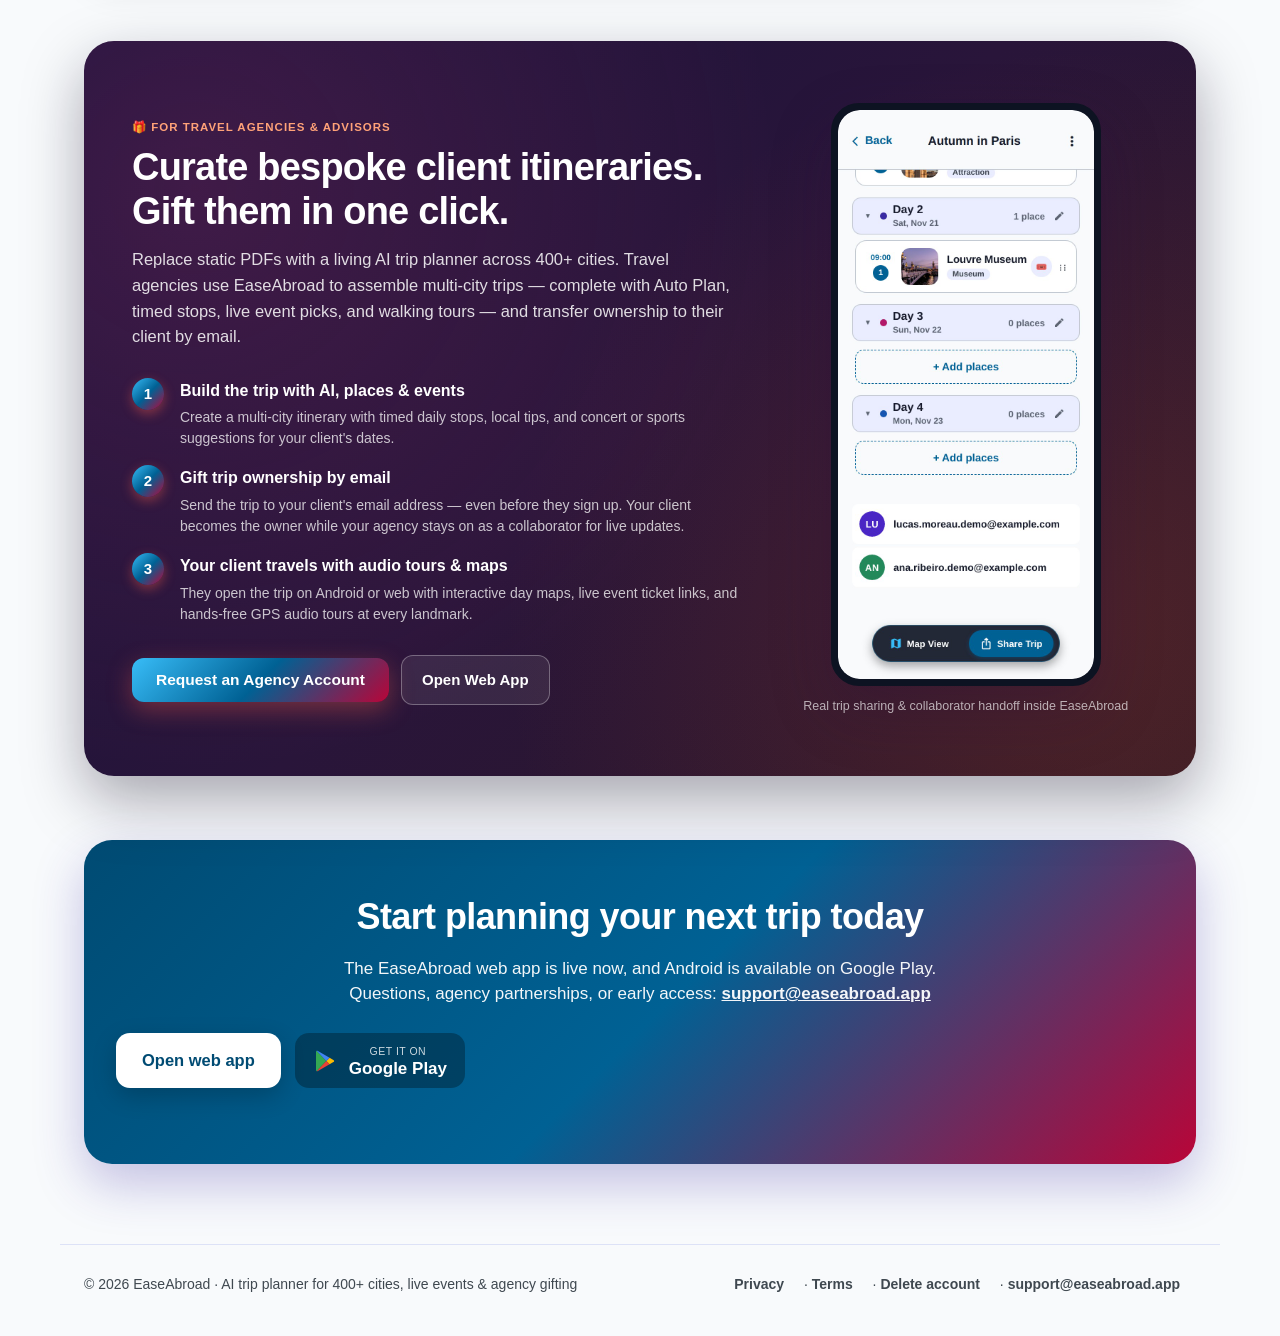
==== commit 08449fb1: "chore(seo): pin share image, 400+ cities, and Auto Plan copy Replace og.png with a 1200x630 banner t" ====
--- a/index.html
+++ b/index.html
@@ -16,22 +16,22 @@
 <meta charset="utf-8">
 <meta name="viewport" content="width=device-width,initial-scale=1,viewport-fit=cover">
 <title>EaseAbroad · AI Trip Planner, Live Events, Audio Tours &amp; Agency Gifting</title>
-<meta name="description" content="Plan day-by-day trips with AI, catch live concerts and sports via Ticketmaster &amp; SeatGeek, walk self-guided GPS audio tours, and gift client itineraries as a travel agency.">
+<meta name="description" content="AI trip planner for 400+ cities — Auto Plan day-by-day itineraries, catch live concerts and sports via Ticketmaster &amp; SeatGeek, walk self-guided GPS audio tours, and gift client itineraries as a travel agency.">
 <link rel="canonical" href="https://easeabroad.app/">
 <meta property="og:url" content="https://easeabroad.app/">
 <meta property="og:type" content="website">
 <meta property="og:site_name" content="EaseAbroad">
 <meta property="og:title" content="EaseAbroad · AI Trip Planner, Live Events, Audio Tours &amp; Agency Gifting">
-<meta property="og:description" content="Plan day-by-day trips with AI, catch live concerts and sports via Ticketmaster &amp; SeatGeek, walk self-guided GPS audio tours, and gift client itineraries as a travel agency.">
-<meta property="og:image" content="https://easeabroad.app/img/og.png">
+<meta property="og:description" content="AI trip planner for 400+ cities — Auto Plan day-by-day itineraries, catch live concerts and sports via Ticketmaster &amp; SeatGeek, walk self-guided GPS audio tours, and gift client itineraries as a travel agency.">
+<meta property="og:image" content="https://easeabroad.app/img/og.png?v=2">
 <meta property="og:image:width" content="1200">
 <meta property="og:image:height" content="630">
-<meta property="og:image:alt" content="EaseAbroad — AI trip planner, live events, audio tours and agency gifting">
+<meta property="og:image:alt" content="EaseAbroad — AI trip planner for 400+ cities, live events, audio tours and agency gifting">
 <meta name="twitter:card" content="summary_large_image">
 <meta name="twitter:title" content="EaseAbroad · AI Trip Planner, Live Events, Audio Tours &amp; Agency Gifting">
-<meta name="twitter:description" content="Plan day-by-day trips with AI, catch live concerts and sports via Ticketmaster &amp; SeatGeek, walk self-guided GPS audio tours, and gift client itineraries as a travel agency.">
-<meta name="twitter:image" content="https://easeabroad.app/img/og.png">
-<meta name="twitter:image:alt" content="EaseAbroad — AI trip planner, live events, audio tours and agency gifting">
+<meta name="twitter:description" content="AI trip planner for 400+ cities — Auto Plan day-by-day itineraries, catch live concerts and sports via Ticketmaster &amp; SeatGeek, walk self-guided GPS audio tours, and gift client itineraries as a travel agency.">
+<meta name="twitter:image" content="https://easeabroad.app/img/og.png?v=2">
+<meta name="twitter:image:alt" content="EaseAbroad — AI trip planner for 400+ cities, live events, audio tours and agency gifting">
 <meta name="apple-mobile-web-app-capable" content="yes">
 <meta name="apple-mobile-web-app-status-bar-style" content="black-translucent">
 <meta name="apple-mobile-web-app-title" content="EaseAbroad">
@@ -42,8 +42,8 @@
 <meta name="theme-color" content="#0D1322" media="(prefers-color-scheme: dark)">
 <link rel="icon" type="image/png" sizes="192x192" href="/icon-192.png">
 <link rel="icon" href="/icon.png">
-<link rel="stylesheet" href="/style.css?v=10">
-<link rel="stylesheet" href="/landing.css?v=10">
+<link rel="stylesheet" href="/style.css?v=11">
+<link rel="stylesheet" href="/landing.css?v=11">
 <script>if(window.navigator.standalone){document.documentElement.classList.add('ios-standalone');}</script>
 <script type="text/javascript">(function(i,m,p,a,c,t){c.ire_o=p;c[p]=c[p]||function(){(c[p].a=c[p].a||[]).push(arguments)};t=a.createElement(m);var z=a.getElementsByTagName(m)[0];t.async=1;t.src=i;z.parentNode.insertBefore(t,z)})('https://utt.impactcdn.com/P-A8155761-724e-4732-8401-726bf42618a71.js','script','impactStat',document,window);impactStat('transformLinks');impactStat('trackImpression');</script>
 <script type="application/ld+json">
@@ -57,7 +57,7 @@
       "url": "https://easeabroad.app/",
       "logo": "https://easeabroad.app/icon.png",
       "email": "support@easeabroad.app",
-      "description": "Plan day-by-day trips with AI, catch live concerts and sports via Ticketmaster & SeatGeek, walk self-guided GPS audio tours, and gift client itineraries as a travel agency."
+      "description": "AI trip planner for 400+ cities — Auto Plan day-by-day itineraries, live concerts and sports via Ticketmaster & SeatGeek, self-guided GPS audio tours, and travel-agency trip gifting."
     },
     {
       "@type": "WebSite",
@@ -73,7 +73,7 @@
       "@id": "https://easeabroad.app/#app",
       "name": "EaseAbroad",
       "url": "https://easeabroad.app/",
-      "description": "Plan day-by-day trips with AI, catch live concerts and sports via Ticketmaster & SeatGeek, walk self-guided GPS audio tours, and gift client itineraries as a travel agency.",
+      "description": "AI trip planner for 400+ cities — Auto Plan day-by-day itineraries, live concerts and sports via Ticketmaster & SeatGeek, self-guided GPS audio tours, and travel-agency trip gifting.",
       "applicationCategory": "TravelApplication",
       "operatingSystem": "Android, Web",
       "installUrl": "https://play.google.com/store/apps/details?id=app.easeabroad",
@@ -120,7 +120,7 @@
         <span>AI Trip Planner · Live Events · GPS Audio Tours · Agency Gifting</span>
       </div>
       <h1>Plan your days, hear the stories &amp; catch <span>live events</span> in every city.</h1>
-      <p class="lead">EaseAbroad builds day-by-day itineraries with AI, narrates landmarks with hands-free walking tours, finds concerts and sports during your travel dates, and lets travel agencies gift trips directly to clients.</p>
+      <p class="lead">EaseAbroad builds day-by-day itineraries with AI across 400+ curated cities, narrates landmarks with hands-free walking tours, finds concerts and sports during your travel dates, and lets travel agencies gift trips directly to clients.</p>
       <div class="hero-actions">
         <a class="btn-primary" href="/app/">Open web app</a>
         <a class="badge" href="https://play.google.com/store/apps/details?id=app.easeabroad" aria-label="Get EaseAbroad on Google Play">
@@ -129,6 +129,7 @@
         </a>
       </div>
       <div class="hero-pills">
+        <span class="pill-chip">400+ curated cities</span>
         <a href="#events" class="pill-chip">🎟️ Ticketmaster &amp; SeatGeek Events</a>
         <a href="#tours" class="pill-chip">🎧 Hands-Free Walking Tours</a>
         <a href="#features" class="pill-chip">🗺️ Multi-City Day Map</a>
@@ -143,7 +144,7 @@
         <figcaption>My Trips</figcaption>
       </figure>
       <figure class="phone-frame phone-center">
-        <img src="/img/trip-detail.jpg" width="720" height="1600" alt="EaseAbroad Autumn in Paris trip detail with Plan Day 1 with AI and day chips">
+        <img src="/img/trip-detail.jpg" width="720" height="1600" alt="EaseAbroad Autumn in Paris trip detail with Auto Plan Day 1 and day chips">
         <figcaption>AI Day Planner</figcaption>
       </figure>
       <figure class="phone-frame phone-right">
@@ -168,7 +169,7 @@
           <div class="ico">✨</div>
           <span class="card-kicker">AI ITINERARIES &amp; TIMED STOPS</span>
           <h3>Plan every day with AI — or fine-tune stop by stop</h3>
-          <p>Add the cities you're visiting, pick your travel dates, and tap <strong>Plan with AI</strong> to generate a logical day-by-day route matched to your pace. Reorder stops, set arrival times like <code>09:30 Eiffel Tower</code>, and keep every day organized.</p>
+          <p>Add the cities you're visiting, pick your travel dates, and tap <strong>Auto Plan</strong> to generate a logical day-by-day route matched to your pace. Reorder stops, set arrival times like <code>09:30 Eiffel Tower</code>, and keep every day organized.</p>
           <ul class="check-list">
             <li>Multi-city trips with custom date ranges and day tabs</li>
             <li>One-tap AI day planning tuned to your travel style</li>
@@ -177,7 +178,7 @@
         </div>
         <div class="bento-pair-phones">
           <div class="phone-showcase">
-            <img src="/img/trip-detail.jpg" width="720" height="1600" loading="lazy" alt="Autumn in Paris trip overview with Plan Day 1 with AI button">
+            <img src="/img/trip-detail.jpg" width="720" height="1600" loading="lazy" alt="Autumn in Paris trip overview with Auto Plan Day 1 button">
           </div>
           <div class="phone-showcase">
             <img src="/img/itinerary.jpg" width="720" height="1600" loading="lazy" alt="Day 1 timed itinerary showing Eiffel Tower, Trocadero, Arc de Triomphe, and Louvre Museum">
@@ -270,7 +271,7 @@
       <div class="agency-copy">
         <span class="agency-pill">🎁 FOR TRAVEL AGENCIES &amp; ADVISORS</span>
         <h2>Curate bespoke client itineraries. Gift them in one click.</h2>
-        <p class="agency-lead">Replace static PDFs with a living pocket travel guide. Travel agencies use EaseAbroad to assemble multi-city trips — complete with AI day plans, timed stops, live event picks, and walking tours — and transfer ownership to their client by email.</p>
+        <p class="agency-lead">Replace static PDFs with a living AI trip planner across 400+ cities. Travel agencies use EaseAbroad to assemble multi-city trips — complete with Auto Plan, timed stops, live event picks, and walking tours — and transfer ownership to their client by email.</p>
 
         <div class="agency-steps">
           <div class="agency-step">
@@ -327,7 +328,7 @@
 
 <footer>
   <div class="footer-brand">
-    <span>© 2026 EaseAbroad · Pocket travel guide, live events &amp; agency trip planner</span>
+    <span>© 2026 EaseAbroad · AI trip planner for 400+ cities, live events &amp; agency gifting</span>
   </div>
   <div class="footer-links" aria-label="Legal and support links">
     <a href="https://api.easeabroad.app/privacy/">Privacy</a> ·
--- a/landing.css
+++ b/landing.css
@@ -1072,7 +1072,7 @@
 /* Standalone PWA & iOS status bar inheritance */
 @media all and (display-mode: standalone) {
   html {
-    background-color: #3B2AA0;
+    background-color: #006194;
   }
   .lp header {
     background: var(--grad);
@@ -1100,16 +1100,16 @@
 
 @media all and (display-mode: standalone) and (prefers-color-scheme: dark) {
   html {
-    background-color: #0B0A1C;
+    background-color: #0D1322;
   }
 }
 
 .ios-standalone html {
-  background-color: #3B2AA0;
+  background-color: #006194;
 }
 @media (prefers-color-scheme: dark) {
   .ios-standalone html {
-    background-color: #0B0A1C;
+    background-color: #0D1322;
   }
 }
 .ios-standalone .lp header {
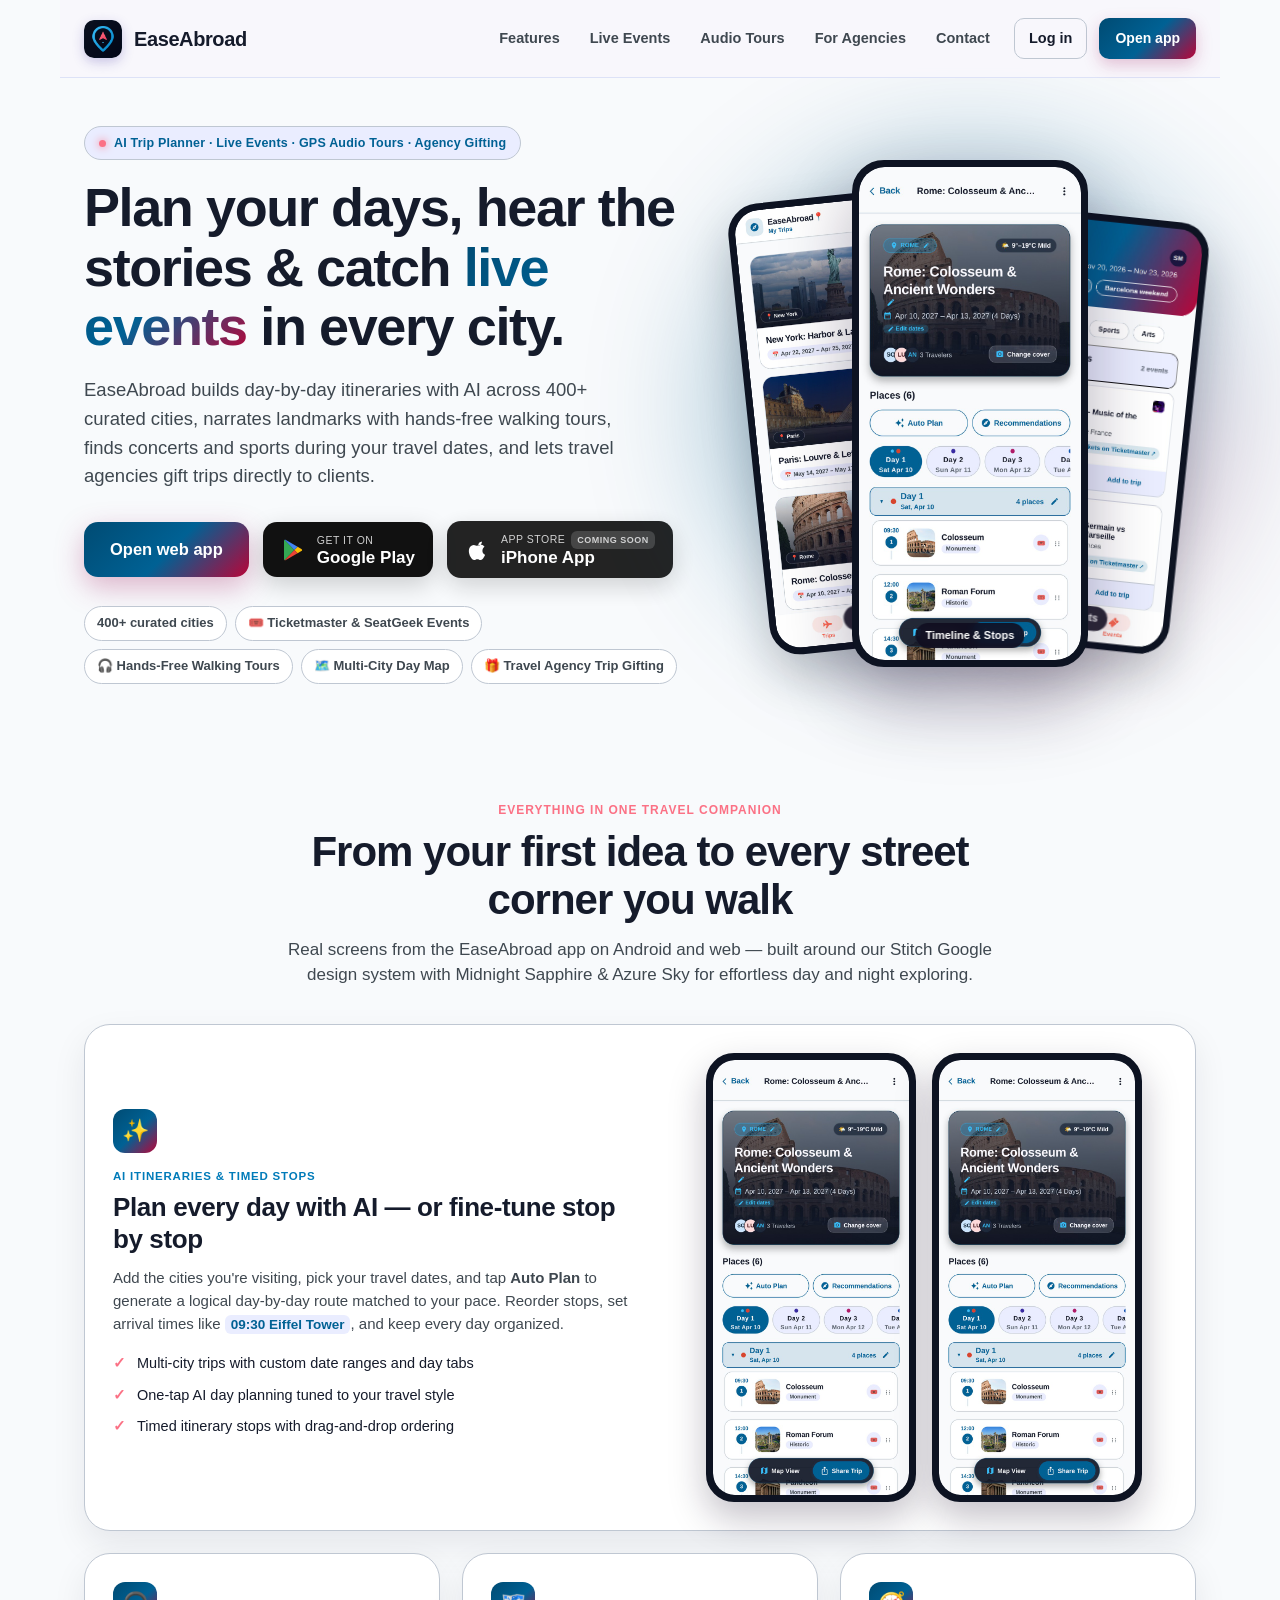
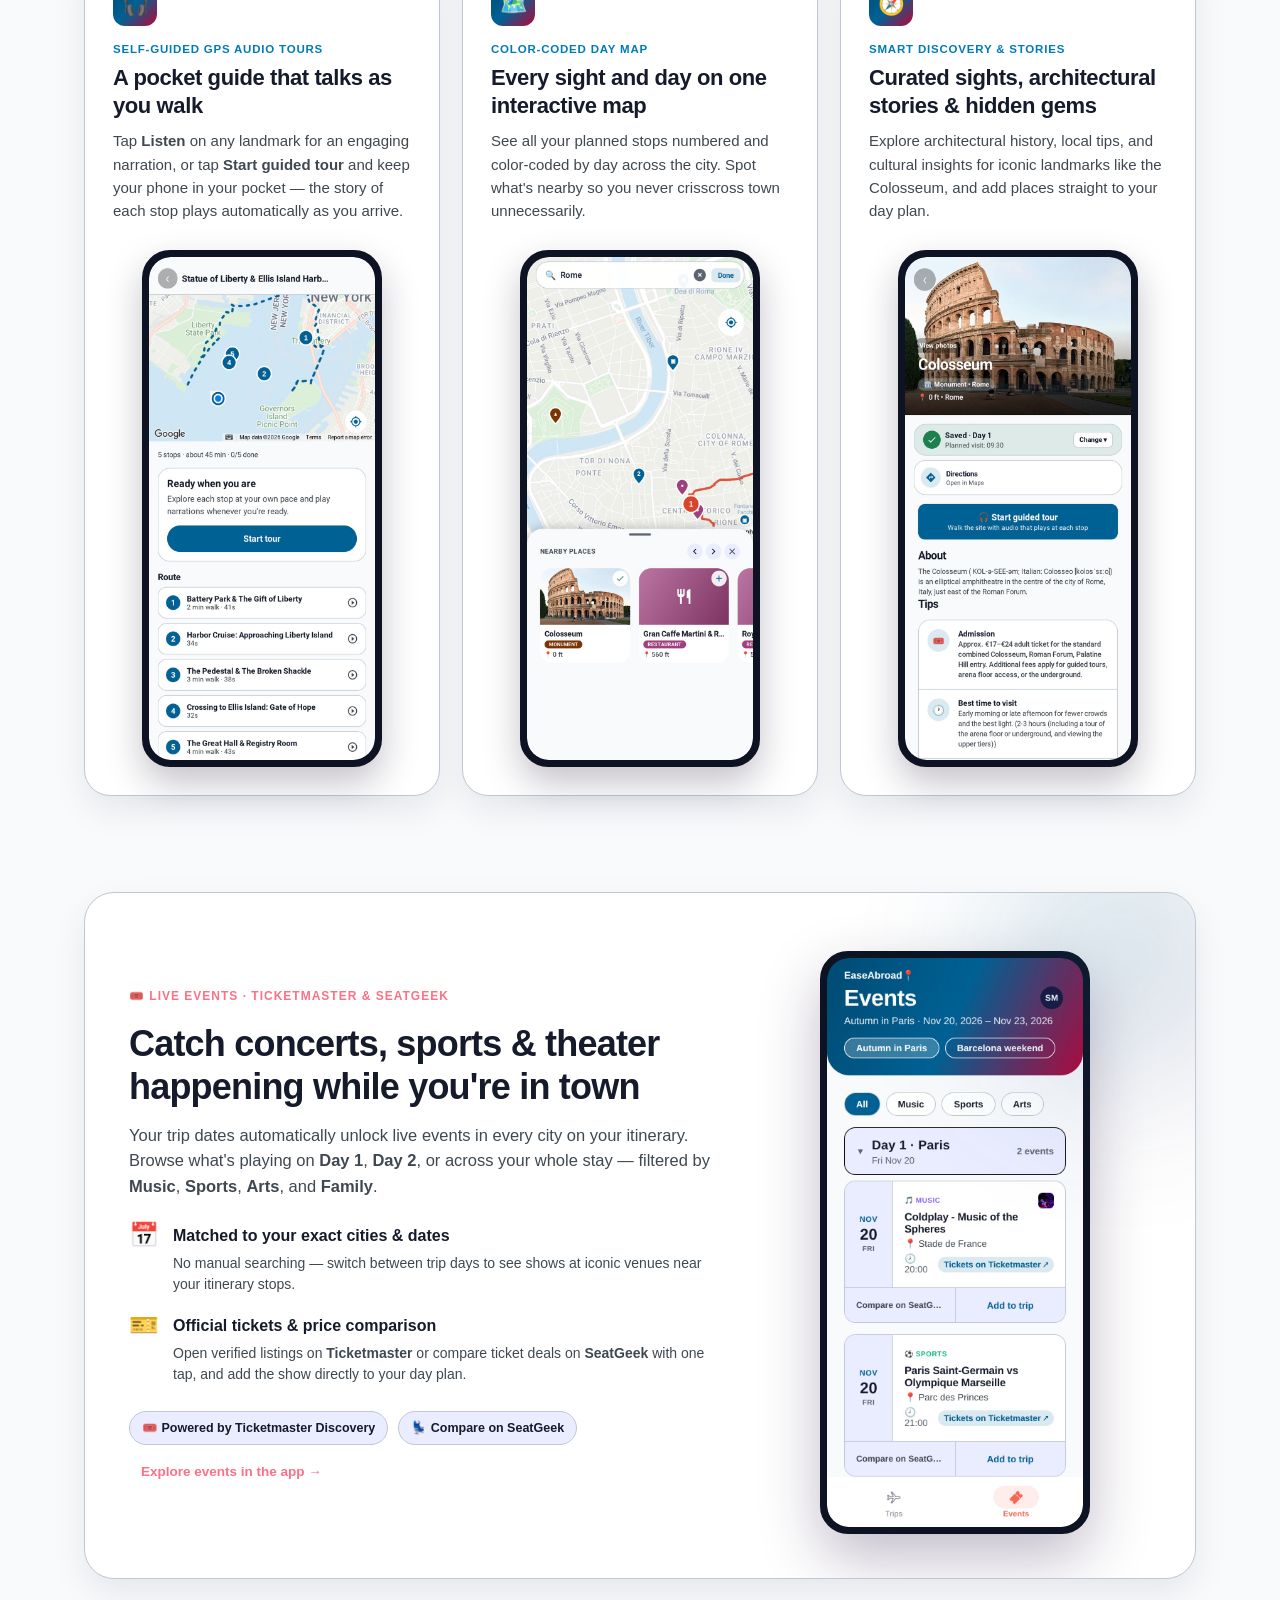
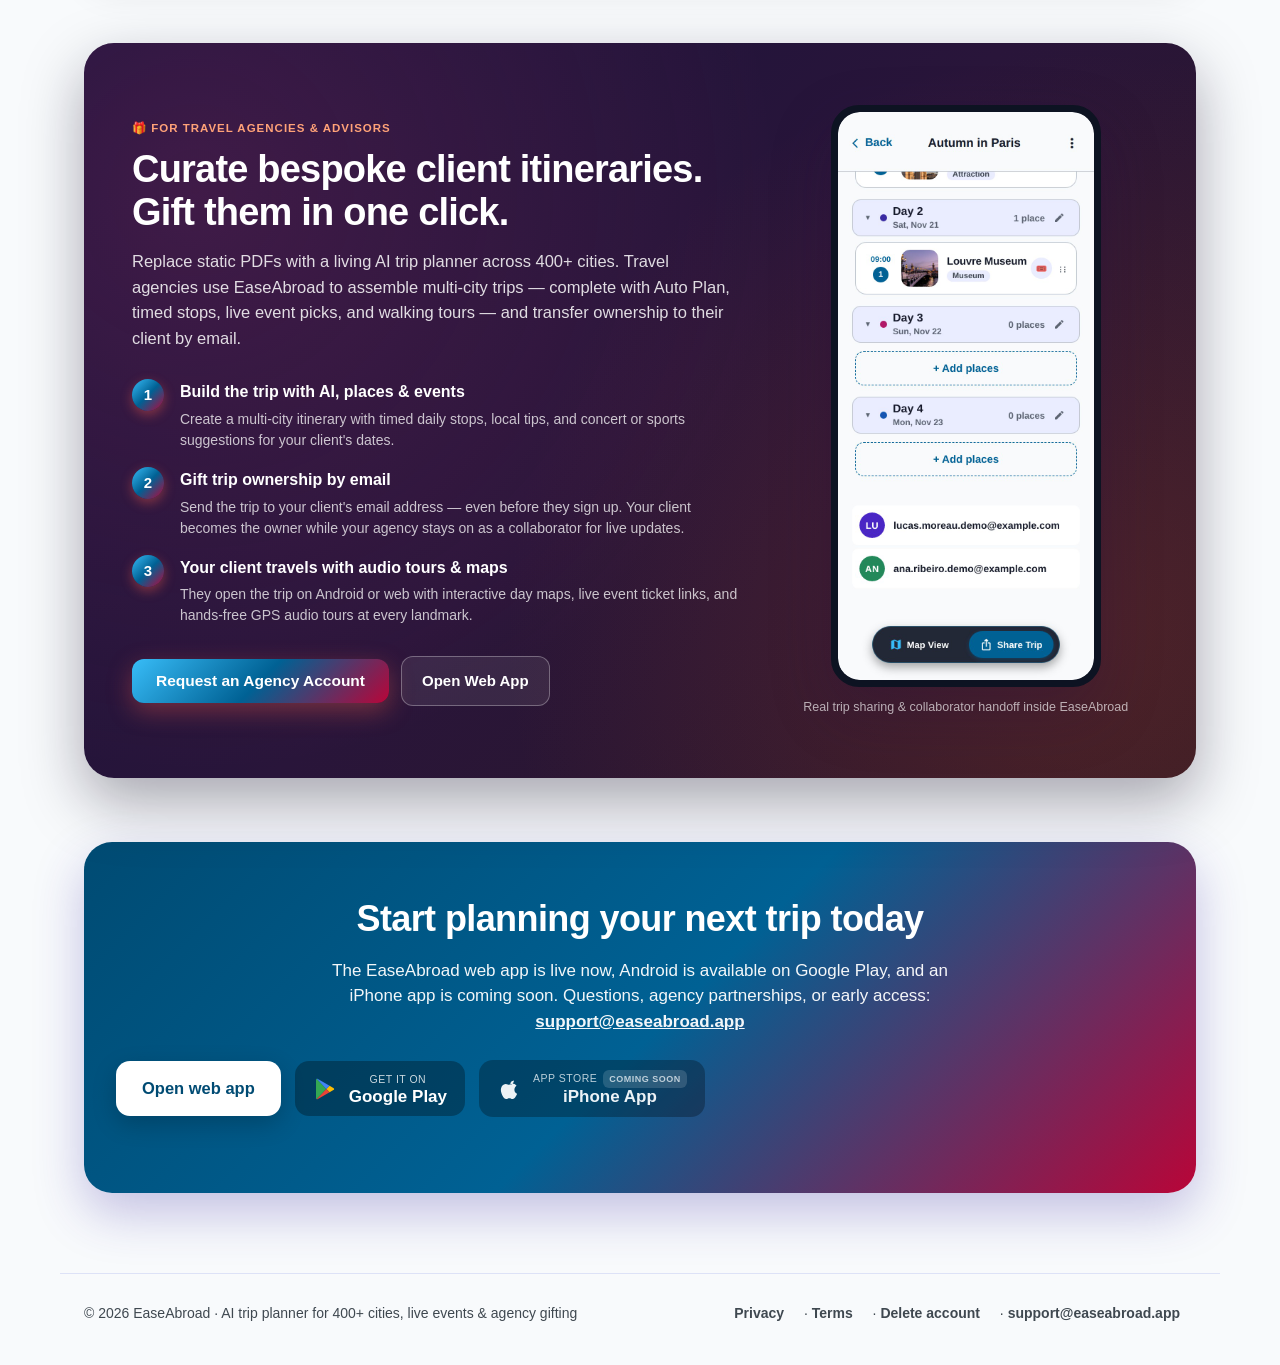
==== commit 5c81538a: "feat(landing): add iPhone app coming soon badge and update screenshots to current app state" ====
--- a/index.html
+++ b/index.html
@@ -42,8 +42,8 @@
 <meta name="theme-color" content="#0D1322" media="(prefers-color-scheme: dark)">
 <link rel="icon" type="image/png" sizes="192x192" href="/icon-192.png">
 <link rel="icon" href="/icon.png">
-<link rel="stylesheet" href="/style.css?v=11">
-<link rel="stylesheet" href="/landing.css?v=11">
+<link rel="stylesheet" href="/style.css?v=12">
+<link rel="stylesheet" href="/landing.css?v=12">
 <script>if(window.navigator.standalone){document.documentElement.classList.add('ios-standalone');}</script>
 <script type="text/javascript">(function(i,m,p,a,c,t){c.ire_o=p;c[p]=c[p]||function(){(c[p].a=c[p].a||[]).push(arguments)};t=a.createElement(m);var z=a.getElementsByTagName(m)[0];t.async=1;t.src=i;z.parentNode.insertBefore(t,z)})('https://utt.impactcdn.com/P-A8155761-724e-4732-8401-726bf42618a71.js','script','impactStat',document,window);impactStat('transformLinks');impactStat('trackImpression');</script>
 <script type="application/ld+json">
@@ -75,7 +75,7 @@
       "url": "https://easeabroad.app/",
       "description": "AI trip planner for 400+ cities — Auto Plan day-by-day itineraries, live concerts and sports via Ticketmaster & SeatGeek, self-guided GPS audio tours, and travel-agency trip gifting.",
       "applicationCategory": "TravelApplication",
-      "operatingSystem": "Android, Web",
+      "operatingSystem": "Android, Web, iOS (Coming Soon)",
       "installUrl": "https://play.google.com/store/apps/details?id=app.easeabroad",
       "sameAs": [
         "https://play.google.com/store/apps/details?id=app.easeabroad",
@@ -127,6 +127,10 @@
           <svg viewBox="0 0 24 24" aria-hidden="true"><path fill="#34A853" d="M3.6 1.8 13.3 12l-9.7 10.2c-.4-.2-.6-.7-.6-1.2V3c0-.5.2-1 .6-1.2z"/><path fill="#FBBC04" d="m16.6 15.3-3.3-3.3 3.3-3.3 3.8 2.2c1 .6 1 1.6 0 2.2z"/><path fill="#EA4335" d="M13.3 12 3.6 22.2c.3.2.8.2 1.3-.1l11.7-6.8z"/><path fill="#4285F4" d="M16.6 8.7 4.9 1.9c-.5-.3-1-.3-1.3-.1L13.3 12z"/></svg>
           <span><small>Get it on</small><b>Google Play</b></span>
         </a>
+        <div class="badge badge-soon" aria-label="EaseAbroad iPhone app coming soon to the App Store">
+          <svg viewBox="0 0 24 24" fill="currentColor" aria-hidden="true"><path d="M18.71 19.5c-.83 1.24-1.71 2.45-3.05 2.47-1.34.03-1.77-.79-3.29-.79-1.53 0-2 .77-3.27.82-1.31.05-2.3-1.32-3.14-2.53C4.25 17 2.94 12.45 4.7 9.39c.87-1.52 2.43-2.48 4.12-2.51 1.28-.02 2.5.87 3.29.87.78 0 2.26-1.07 3.81-.91.65.03 2.47.26 3.64 1.98-.09.06-2.17 1.28-2.15 3.81.03 3.02 2.65 4.03 2.68 4.04-.03.07-.42 1.44-1.38 2.83M15.97 6.37c.63-.77 1.06-1.84.94-2.91-.91.04-2.02.61-2.67 1.38-.57.66-1.07 1.74-.94 2.78 1.02.08 2.04-.48 2.67-1.25z"/></svg>
+          <span><small>App Store<span class="badge-tag">Coming Soon</span></small><b>iPhone App</b></span>
+        </div>
       </div>
       <div class="hero-pills">
         <span class="pill-chip">400+ curated cities</span>
@@ -140,15 +144,15 @@
     <div class="phones-stage" aria-label="EaseAbroad app screenshots">
       <div class="blob"></div>
       <figure class="phone-frame phone-left">
-        <img src="/img/trips.jpg" width="720" height="1600" alt="EaseAbroad My Trips screen showing Barcelona weekend, Autumn in Paris, and Lisbon trips">
+        <img src="/img/trips.jpg" width="720" height="1600" alt="EaseAbroad My Trips planning screen with travel itineraries and budgeting">
         <figcaption>My Trips</figcaption>
       </figure>
       <figure class="phone-frame phone-center">
-        <img src="/img/trip-detail.jpg" width="720" height="1600" alt="EaseAbroad Autumn in Paris trip detail with Auto Plan Day 1 and day chips">
-        <figcaption>AI Day Planner</figcaption>
+        <img src="/img/trip-detail.jpg" width="720" height="1600" alt="EaseAbroad Rome day-by-day activity timeline with timed stops">
+        <figcaption>Timeline &amp; Stops</figcaption>
       </figure>
       <figure class="phone-frame phone-right">
-        <img src="/img/events.jpg" width="720" height="1600" height="1600" alt="EaseAbroad Events screen showing concerts and sports in Paris with Ticketmaster links">
+        <img src="/img/events.jpg" width="720" height="1600" height="1600" alt="EaseAbroad Events screen showing concerts and sports with Ticketmaster links">
         <figcaption>Live Events</figcaption>
       </figure>
     </div>
@@ -178,10 +182,10 @@
         </div>
         <div class="bento-pair-phones">
           <div class="phone-showcase">
-            <img src="/img/trip-detail.jpg" width="720" height="1600" loading="lazy" alt="Autumn in Paris trip overview with Auto Plan Day 1 button">
+            <img src="/img/trip-detail.jpg" width="720" height="1600" loading="lazy" alt="Rome trip day-by-day activity timeline with timed stops">
           </div>
           <div class="phone-showcase">
-            <img src="/img/itinerary.jpg" width="720" height="1600" loading="lazy" alt="Day 1 timed itinerary showing Eiffel Tower, Trocadero, Arc de Triomphe, and Louvre Museum">
+            <img src="/img/itinerary.jpg" width="720" height="1600" loading="lazy" alt="Rome Day 1 timed itinerary showing Colosseum, Roman Forum, and historic center stops">
           </div>
         </div>
       </article>
@@ -195,7 +199,7 @@
           <p>Tap <strong>Listen</strong> on any landmark for an engaging narration, or tap <strong>Start guided tour</strong> and keep your phone in your pocket — the story of each stop plays automatically as you arrive.</p>
         </div>
         <div class="phone-showcase single">
-          <img src="/img/tour.jpg" width="720" height="1600" loading="lazy" alt="Louvre Museum detail screen with Listen and Start guided tour buttons">
+          <img src="/img/tour.jpg" width="720" height="1600" loading="lazy" alt="Statue of Liberty and Ellis Island audio tour narration with player controls">
         </div>
       </article>
 
@@ -208,7 +212,7 @@
           <p>See all your planned stops numbered and color-coded by day across the city. Spot what's nearby so you never crisscross town unnecessarily.</p>
         </div>
         <div class="phone-showcase single">
-          <img src="/img/map.jpg" width="720" height="1600" loading="lazy" alt="Interactive Paris map with color-coded numbered pins for Days 1 to 4">
+          <img src="/img/map.jpg" width="720" height="1600" loading="lazy" alt="Interactive Google Maps view with numbered landmark pins and routes">
         </div>
       </article>
 
@@ -216,12 +220,12 @@
       <article class="bento-card">
         <div class="bento-text">
           <div class="ico">🧭</div>
-          <span class="card-kicker">SMART DISCOVERY</span>
-          <h3>Curated sights, museums, food &amp; hidden gems</h3>
-          <p>Filter city recommendations by category, read practical visitor tips, and add places straight to any day of your trip in one tap.</p>
+          <span class="card-kicker">SMART DISCOVERY &amp; STORIES</span>
+          <h3>Curated sights, architectural stories &amp; hidden gems</h3>
+          <p>Explore architectural history, local tips, and cultural insights for iconic landmarks like the Colosseum, and add places straight to your day plan.</p>
         </div>
         <div class="phone-showcase single">
-          <img src="/img/recommendations.jpg" width="720" height="1600" loading="lazy" alt="Recommendations screen with category filters and Add buttons">
+          <img src="/img/recommendations.jpg" width="720" height="1600" loading="lazy" alt="Colosseum architectural and historical stories with visitor tips">
         </div>
       </article>
     </div>
@@ -315,13 +319,17 @@
   <!-- BOTTOM CTA -->
   <section id="get" class="cta">
     <h2>Start planning your next trip today</h2>
-    <p>The EaseAbroad web app is live now, and Android is available on Google Play. Questions, agency partnerships, or early access: <a href="mailto:support@easeabroad.app">support@easeabroad.app</a></p>
+    <p>The EaseAbroad web app is live now, Android is available on Google Play, and an iPhone app is coming soon. Questions, agency partnerships, or early access: <a href="mailto:support@easeabroad.app">support@easeabroad.app</a></p>
     <div class="cta-actions">
       <a class="btn-primary" href="/app/">Open web app</a>
       <a class="badge" href="https://play.google.com/store/apps/details?id=app.easeabroad" aria-label="Get EaseAbroad on Google Play">
         <svg viewBox="0 0 24 24" aria-hidden="true"><path fill="#34A853" d="M3.6 1.8 13.3 12l-9.7 10.2c-.4-.2-.6-.7-.6-1.2V3c0-.5.2-1 .6-1.2z"/><path fill="#FBBC04" d="m16.6 15.3-3.3-3.3 3.3-3.3 3.8 2.2c1 .6 1 1.6 0 2.2z"/><path fill="#EA4335" d="M13.3 12 3.6 22.2c.3.2.8.2 1.3-.1l11.7-6.8z"/><path fill="#4285F4" d="M16.6 8.7 4.9 1.9c-.5-.3-1-.3-1.3-.1L13.3 12z"/></svg>
         <span><small>Get it on</small><b>Google Play</b></span>
       </a>
+      <div class="badge badge-soon" aria-label="EaseAbroad iPhone app coming soon to the App Store">
+        <svg viewBox="0 0 24 24" fill="currentColor" aria-hidden="true"><path d="M18.71 19.5c-.83 1.24-1.71 2.45-3.05 2.47-1.34.03-1.77-.79-3.29-.79-1.53 0-2 .77-3.27.82-1.31.05-2.3-1.32-3.14-2.53C4.25 17 2.94 12.45 4.7 9.39c.87-1.52 2.43-2.48 4.12-2.51 1.28-.02 2.5.87 3.29.87.78 0 2.26-1.07 3.81-.91.65.03 2.47.26 3.64 1.98-.09.06-2.17 1.28-2.15 3.81.03 3.02 2.65 4.03 2.68 4.04-.03.07-.42 1.44-1.38 2.83M15.97 6.37c.63-.77 1.06-1.84.94-2.91-.91.04-2.02.61-2.67 1.38-.57.66-1.07 1.74-.94 2.78 1.02.08 2.04-.48 2.67-1.25z"/></svg>
+        <span><small>App Store<span class="badge-tag">Coming Soon</span></small><b>iPhone App</b></span>
+      </div>
     </div>
   </section>
 </main>
--- a/landing.css
+++ b/landing.css
@@ -299,6 +299,43 @@
   padding: 10px 18px;
   text-decoration: none;
   box-shadow: 0 8px 24px rgba(0, 0, 0, 0.18);
+  transition: transform 0.15s ease, opacity 0.15s ease;
+}
+
+.badge:hover {
+  transform: translateY(-1px);
+  opacity: 0.95;
+}
+
+.badge-soon {
+  position: relative;
+  opacity: 0.92;
+  cursor: default;
+}
+
+.badge-soon:hover {
+  transform: none;
+}
+
+.badge-tag {
+  display: inline-block;
+  background: rgba(255, 255, 255, 0.2);
+  color: #fff;
+  font-size: 9px;
+  font-weight: 700;
+  letter-spacing: 0.5px;
+  text-transform: uppercase;
+  padding: 2px 6px;
+  border-radius: 6px;
+  margin-left: 6px;
+  vertical-align: middle;
+}
+
+@media (prefers-color-scheme: dark) {
+  .badge-tag {
+    background: rgba(0, 0, 0, 0.12);
+    color: #111;
+  }
 }
 
 .badge svg {
